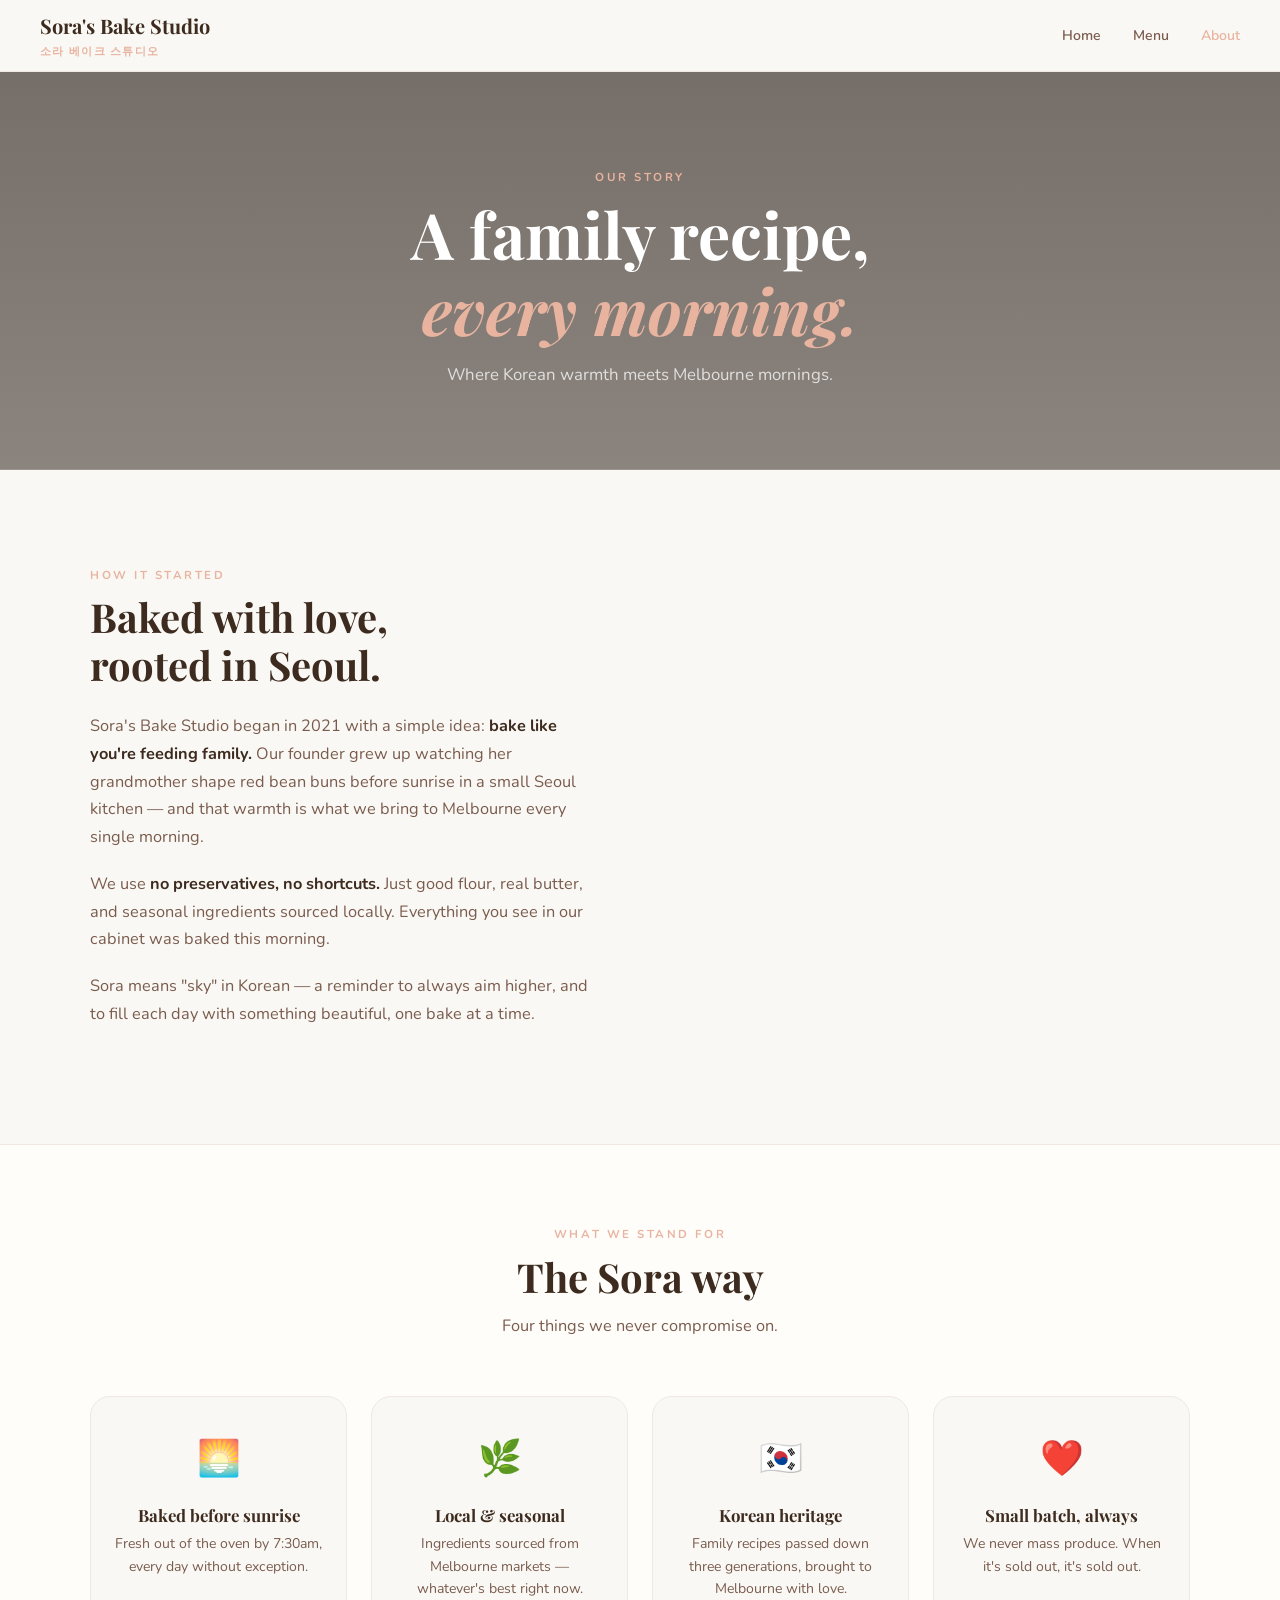
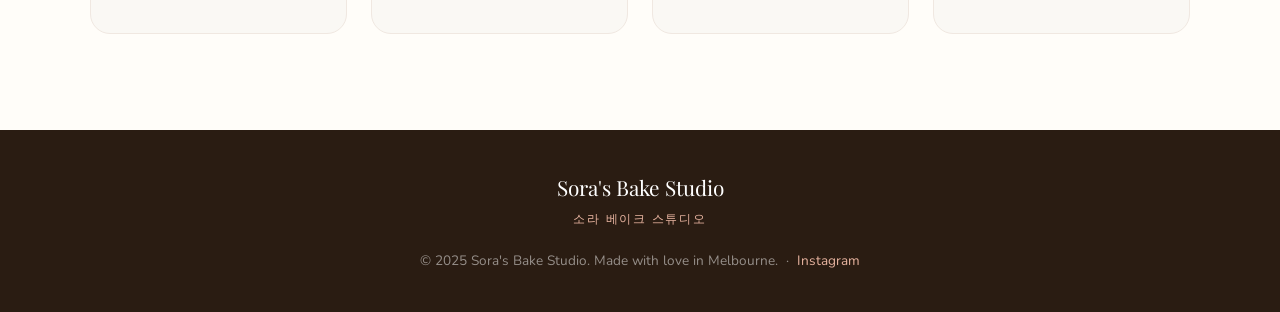
==== about.html @ 2acde00a "Split into separate pages: home, menu, about" ====
<!DOCTYPE html>
<html lang="en">
<head>
  <meta charset="UTF-8" />
  <meta name="viewport" content="width=device-width, initial-scale=1.0" />
  <title>About — Sora's Bake Studio</title>
  <link rel="preconnect" href="https://fonts.googleapis.com" />
  <link rel="preconnect" href="https://fonts.gstatic.com" crossorigin />
  <link href="https://fonts.googleapis.com/css2?family=Playfair+Display:ital,wght@0,400;0,600;0,700;1,400&family=Nunito:wght@300;400;500;600;700&display=swap" rel="stylesheet" />
  <style>
    /* ============================================================
       COLOURS
       ============================================================ */
    :root {
      --cream: #faf8f4;
      --blush: #e8b4a0;
      --blush-dark: #d4907a;
      --blush-light: #f5ddd4;
      --sage: #b8c9a3;
      --sage-light: #dde8d5;
      --brown: #3d2b1f;
      --brown-mid: #7a5c4e;
      --brown-light: #c4a898;
      --white: #ffffff;
      --card-bg: #fffdf9;
      --border: #f0e8e1;
      --shadow: rgba(61, 43, 31, 0.10);
    }

    *, *::before, *::after { margin: 0; padding: 0; box-sizing: border-box; }
    html { scroll-behavior: smooth; }
    body { font-family: 'Nunito', sans-serif; background: var(--cream); color: var(--brown); line-height: 1.7; }
    h1, h2, h3 { font-family: 'Playfair Display', serif; line-height: 1.2; }

    /* ===== NAV ===== */
    nav {
      position: sticky; top: 0; z-index: 100;
      background: rgba(250,248,244,0.94); backdrop-filter: blur(14px);
      border-bottom: 1px solid var(--border);
      padding: 0 2.5rem; height: 72px;
      display: flex; align-items: center; justify-content: space-between;
    }
    .nav-logo { display: flex; flex-direction: column; align-items: flex-start; text-decoration: none; }
    /* EDIT THIS: Bakery name in nav */
    .nav-logo-main { font-family: 'Playfair Display', serif; font-size: 1.25rem; font-weight: 700; color: var(--brown); }
    .nav-logo-sub { font-size: 0.68rem; color: var(--blush); letter-spacing: 0.12em; font-weight: 600; }
    .nav-links { display: flex; gap: 2rem; list-style: none; }
    .nav-links a { text-decoration: none; color: var(--brown-mid); font-weight: 600; font-size: 0.88rem; transition: color 0.2s; }
    .nav-links a:hover { color: var(--blush); }
    .nav-links a.active { color: var(--blush); }

    .section-label { font-family: 'Nunito', sans-serif; font-size: 0.72rem; font-weight: 700; letter-spacing: 0.22em; text-transform: uppercase; color: var(--blush); margin-bottom: 0.5rem; display: block; }

    /* ===== PAGE HEADER ===== */
    .page-header {
      /* EDIT THIS: About page header background photo */
      background-image:
        linear-gradient(to bottom, rgba(30,18,10,0.6) 0%, rgba(30,18,10,0.5) 100%),
        url('https://images.unsplash.com/photo-1509042239860-f550ce710b93?w=1600&q=85&fit=crop&crop=center');
      background-size: cover; background-position: center;
      padding: 6rem 2rem 5rem; text-align: center;
    }
    .page-header h1 { font-size: clamp(2.5rem, 6vw, 4rem); color: var(--white); margin-bottom: 0.75rem; }
    .page-header p { color: rgba(255,255,255,0.75); font-size: 1.05rem; max-width: 500px; margin: 0 auto; }

    /* ===== STORY SECTION ===== */
    #story { padding: 6rem 2rem; }
    .story-inner { max-width: 1100px; margin: 0 auto; display: grid; grid-template-columns: 1fr 1fr; gap: 5rem; align-items: center; }

    /* EDIT THIS: Story text */
    .story-text h2 { font-size: clamp(1.8rem, 4vw, 2.5rem); color: var(--brown); margin-bottom: 1.5rem; }
    .story-text p { color: var(--brown-mid); margin-bottom: 1.2rem; font-size: 1.02rem; }
    .story-text p strong { color: var(--brown); }

    /* Photo collage on the right */
    /* EDIT THIS: Swap background-image URLs below for your own photos */
    .story-photos { display: grid; grid-template-columns: 1fr 1fr; grid-template-rows: 260px 190px; gap: 0.75rem; }
    .story-photo { border-radius: 16px; background-size: cover; background-position: center; transition: transform 0.4s; }
    .story-photo:hover { transform: scale(1.02); }
    .story-photo.tall {
      grid-row: span 2;
      /* EDIT THIS: Tall left photo */
      background-image: url('https://images.unsplash.com/photo-1509042239860-f550ce710b93?w=600&q=85&fit=crop');
    }
    .story-photo.sm-top {
      /* EDIT THIS: Top right photo */
      background-image: url('https://images.unsplash.com/photo-1486427944299-d1955d23e34d?w=500&q=80&fit=crop');
    }
    .story-photo.sm-bot {
      /* EDIT THIS: Bottom right photo */
      background-image: url('https://images.unsplash.com/photo-1466637574441-749b8f19452f?w=500&q=80&fit=crop');
    }

    /* ===== VALUES SECTION ===== */
    #values { padding: 5rem 2rem 6rem; background: var(--card-bg); border-top: 1px solid var(--border); }
    .values-header { text-align: center; margin-bottom: 3.5rem; }
    .values-header h2 { font-size: clamp(1.8rem, 4vw, 2.5rem); color: var(--brown); margin-bottom: 0.75rem; }
    .values-header p { color: var(--brown-mid); font-size: 1.02rem; }
    .values-grid { display: grid; grid-template-columns: repeat(4, 1fr); gap: 1.5rem; max-width: 1100px; margin: 0 auto; }
    .value-card { background: var(--cream); border: 1px solid var(--border); border-radius: 20px; padding: 2rem 1.5rem; text-align: center; }
    .value-card-icon { font-size: 2.2rem; margin-bottom: 1rem; display: block; }
    /* EDIT THIS: Value card title */
    .value-card h3 { font-family: 'Playfair Display', serif; font-size: 1.05rem; color: var(--brown); margin-bottom: 0.5rem; }
    /* EDIT THIS: Value card description */
    .value-card p { font-size: 0.88rem; color: var(--brown-mid); line-height: 1.6; }

    /* ===== FOOTER ===== */
    footer { background: #2a1c12; color: rgba(255,255,255,0.5); padding: 2.5rem 2rem; text-align: center; }
    .footer-logo { font-family: 'Playfair Display', serif; font-size: 1.3rem; color: white; margin-bottom: 0.3rem; }
    .footer-korean { font-size: 0.72rem; letter-spacing: 0.15em; color: var(--blush); margin-bottom: 1.2rem; }
    footer p { font-size: 0.85rem; }
    footer a { color: var(--blush); text-decoration: none; }
    footer a:hover { text-decoration: underline; }

    /* ===== RESPONSIVE ===== */
    @media (max-width: 900px) {
      .story-inner { grid-template-columns: 1fr; gap: 3rem; }
      .story-photos { grid-template-rows: 220px 160px; }
      .values-grid { grid-template-columns: repeat(2, 1fr); }
    }
    @media (max-width: 600px) {
      nav { padding: 0 1.2rem; }
      .nav-links { gap: 1.2rem; }
      #story, #values { padding: 4rem 1.2rem; }
      .story-photos { grid-template-columns: 1fr; grid-template-rows: 220px 160px 160px; }
      .story-photo.tall { grid-row: span 1; }
      .values-grid { grid-template-columns: 1fr; }
    }
  </style>
</head>
<body>

  <!-- ===== NAV ===== -->
  <nav>
    <a class="nav-logo" href="index.html">
      <!-- EDIT THIS: Bakery name -->
      <span class="nav-logo-main">Sora's Bake Studio</span>
      <span class="nav-logo-sub">소라 베이크 스튜디오</span>
    </a>
    <ul class="nav-links">
      <li><a href="index.html">Home</a></li>
      <li><a href="menu.html">Menu</a></li>
      <li><a href="about.html" class="active">About</a></li>
    </ul>
  </nav>

  <!-- ===== PAGE HEADER ===== -->
  <!-- Background photo set in CSS above — search "About page header background photo" -->
  <div class="page-header">
    <span class="section-label">Our Story</span>
    <!-- EDIT THIS: About page heading -->
    <h1>A family recipe,<br><em style="color:var(--blush);">every morning.</em></h1>
    <p>Where Korean warmth meets Melbourne mornings.</p>
  </div>

  <!-- ===== STORY SECTION ===== -->
  <section id="story">
    <div class="story-inner">

      <!-- LEFT: Story text — EDIT these paragraphs -->
      <div class="story-text">
        <span class="section-label">How it started</span>
        <h2>Baked with love,<br>rooted in Seoul.</h2>

        <!-- EDIT THIS: Your bakery story -->
        <p>
          Sora's Bake Studio began in 2021 with a simple idea: <strong>bake like you're feeding family.</strong>
          Our founder grew up watching her grandmother shape red bean buns before sunrise in a small Seoul kitchen —
          and that warmth is what we bring to Melbourne every single morning.
        </p>
        <p>
          We use <strong>no preservatives, no shortcuts.</strong> Just good flour, real butter, and seasonal
          ingredients sourced locally. Everything you see in our cabinet was baked this morning.
        </p>
        <p>
          Sora means "sky" in Korean — a reminder to always aim higher, and to fill each day with something
          beautiful, one bake at a time.
        </p>
      </div>

      <!-- RIGHT: Photo collage — EDIT photo URLs in CSS above (search "story-photo") -->
      <div class="story-photos">
        <div class="story-photo tall"></div>
        <div class="story-photo sm-top"></div>
        <div class="story-photo sm-bot"></div>
      </div>

    </div>
  </section>

  <!-- ===== VALUES SECTION ===== -->
  <section id="values">
    <div class="values-header">
      <span class="section-label">What we stand for</span>
      <h2>The Sora way</h2>
      <p>Four things we never compromise on.</p>
    </div>

    <!-- EDIT THIS: Value cards — icon, title, description -->
    <div class="values-grid">
      <div class="value-card">
        <span class="value-card-icon" aria-hidden="true">🌅</span>
        <h3>Baked before sunrise</h3>
        <p>Fresh out of the oven by 7:30am, every day without exception.</p>
      </div>
      <div class="value-card">
        <span class="value-card-icon" aria-hidden="true">🌿</span>
        <h3>Local & seasonal</h3>
        <p>Ingredients sourced from Melbourne markets — whatever's best right now.</p>
      </div>
      <div class="value-card">
        <span class="value-card-icon" aria-hidden="true">🇰🇷</span>
        <h3>Korean heritage</h3>
        <p>Family recipes passed down three generations, brought to Melbourne with love.</p>
      </div>
      <div class="value-card">
        <span class="value-card-icon" aria-hidden="true">❤️</span>
        <h3>Small batch, always</h3>
        <p>We never mass produce. When it's sold out, it's sold out.</p>
      </div>
    </div>
  </section>

  <!-- ===== FOOTER ===== -->
  <footer>
    <!-- EDIT THIS: Footer name + year -->
    <div class="footer-logo">Sora's Bake Studio</div>
    <div class="footer-korean">소라 베이크 스튜디오</div>
    <p>© 2025 Sora's Bake Studio. Made with love in Melbourne. &nbsp;·&nbsp;
      <a href="https://www.instagram.com/sorasbakestudio/" target="_blank" rel="noopener">Instagram</a>
    </p>
  </footer>

</body>
</html>
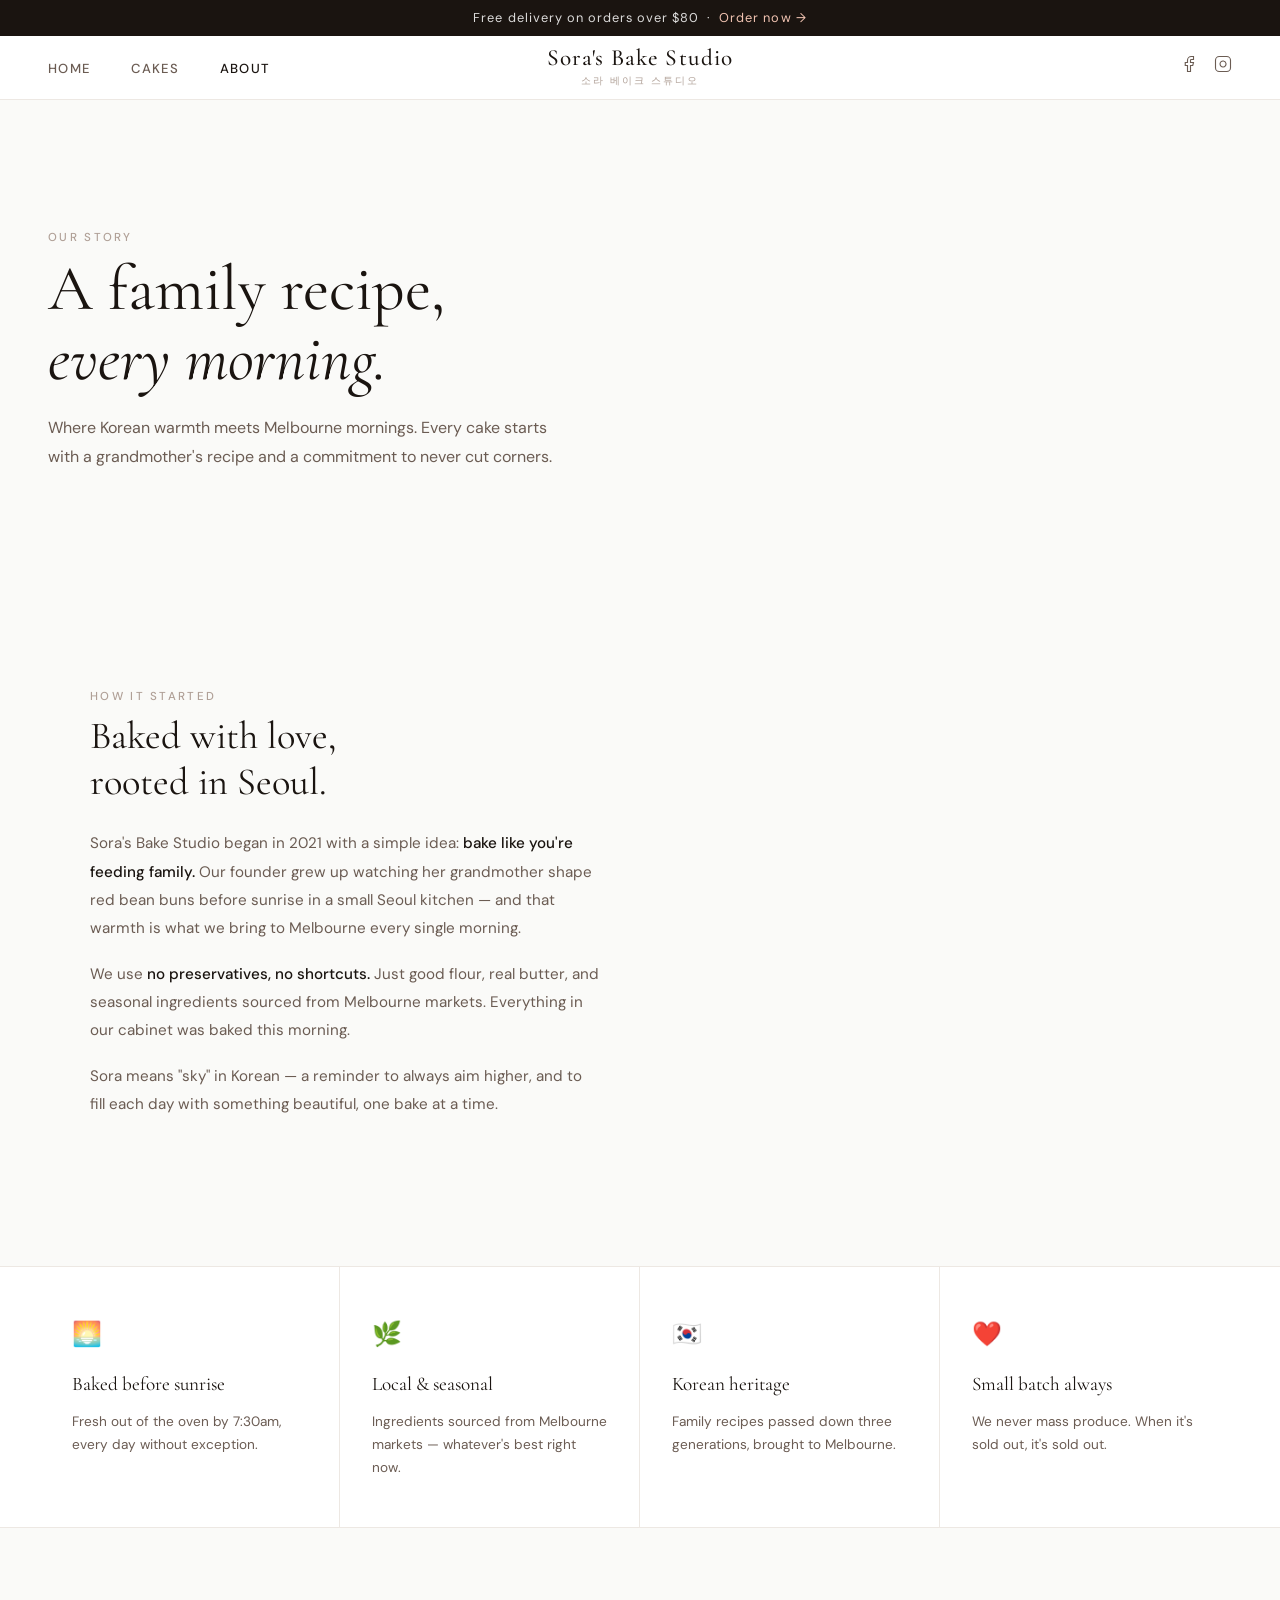
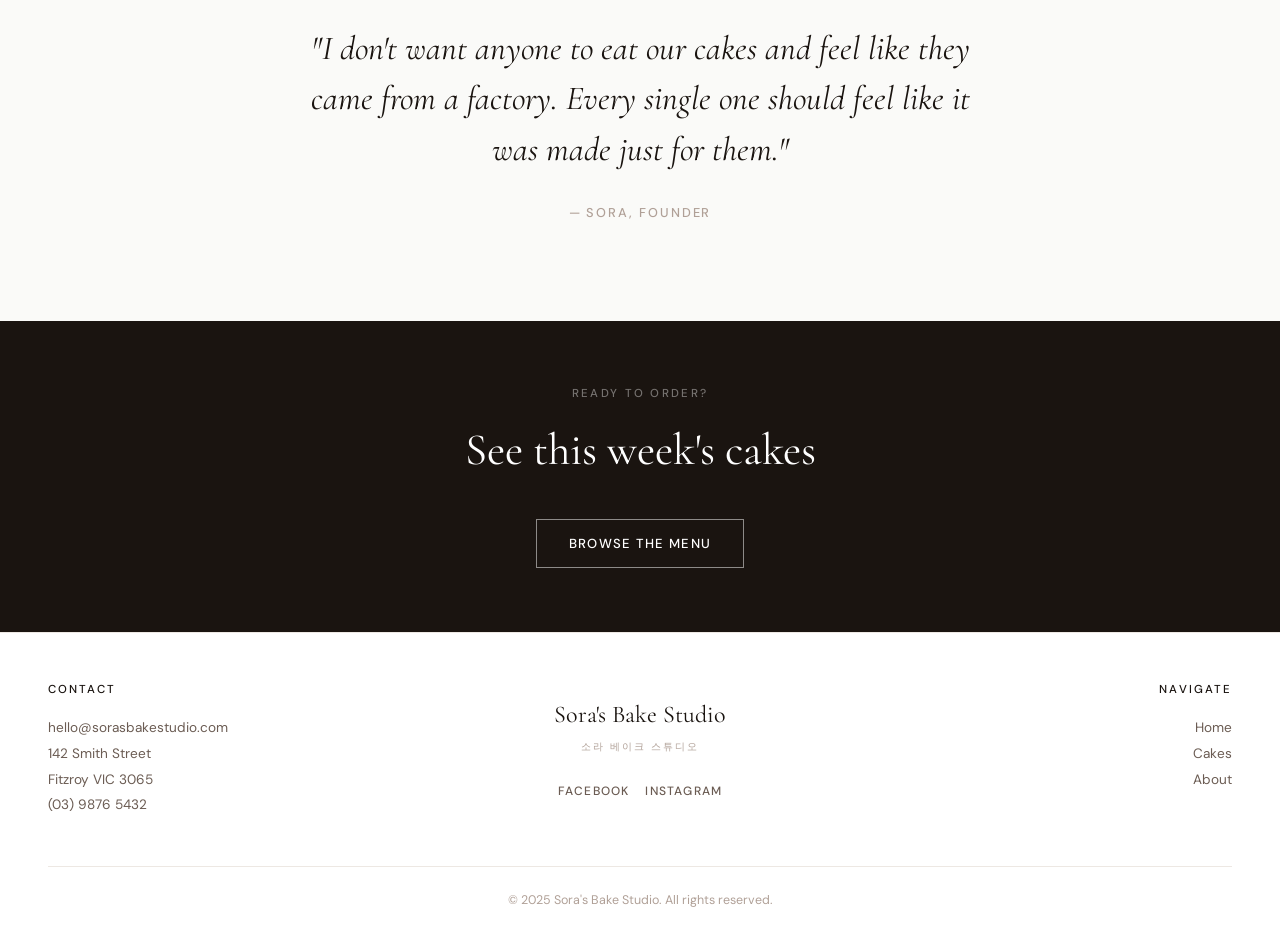
==== commit e61278eb: "Full redesign: Angela's Bakery vibe — clean, minimal, product-forward. Cookies→Cakes, Delivery→About" ====
--- a/about.html
+++ b/about.html
@@ -6,179 +6,195 @@
   <title>About — Sora's Bake Studio</title>
   <link rel="preconnect" href="https://fonts.googleapis.com" />
   <link rel="preconnect" href="https://fonts.gstatic.com" crossorigin />
-  <link href="https://fonts.googleapis.com/css2?family=Playfair+Display:ital,wght@0,400;0,600;0,700;1,400&family=Nunito:wght@300;400;500;600;700&display=swap" rel="stylesheet" />
+  <link href="https://fonts.googleapis.com/css2?family=DM+Sans:ital,wght@0,300;0,400;0,500;0,600;1,300&family=Cormorant+Garamond:ital,wght@0,400;0,500;1,400&display=swap" rel="stylesheet" />
   <style>
-    /* ============================================================
-       COLOURS
-       ============================================================ */
     :root {
-      --cream: #faf8f4;
-      --blush: #e8b4a0;
-      --blush-dark: #d4907a;
-      --blush-light: #f5ddd4;
-      --sage: #b8c9a3;
-      --sage-light: #dde8d5;
-      --brown: #3d2b1f;
-      --brown-mid: #7a5c4e;
-      --brown-light: #c4a898;
       --white: #ffffff;
-      --card-bg: #fffdf9;
-      --border: #f0e8e1;
-      --shadow: rgba(61, 43, 31, 0.10);
+      --off-white: #fafaf8;
+      --pink: #f2c4b2;
+      --pink-dark: #d4907a;
+      --text: #1a1410;
+      --text-mid: #6b5c53;
+      --text-light: #b0a097;
+      --border: #ede8e3;
+      --card-shadow-hover: 0 8px 40px rgba(0,0,0,0.12);
     }
 
     *, *::before, *::after { margin: 0; padding: 0; box-sizing: border-box; }
     html { scroll-behavior: smooth; }
-    body { font-family: 'Nunito', sans-serif; background: var(--cream); color: var(--brown); line-height: 1.7; }
-    h1, h2, h3 { font-family: 'Playfair Display', serif; line-height: 1.2; }
+    body { font-family: 'DM Sans', sans-serif; background: var(--off-white); color: var(--text); line-height: 1.6; }
+
+    /* ===== ANNOUNCEMENT BAR ===== */
+    .announcement-bar { background: var(--text); color: rgba(255,255,255,0.85); text-align: center; padding: 0.5rem 1rem; font-size: 0.8rem; letter-spacing: 0.08em; }
+    .announcement-bar a { color: var(--pink); text-decoration: none; }
 
     /* ===== NAV ===== */
-    nav {
-      position: sticky; top: 0; z-index: 100;
-      background: rgba(250,248,244,0.94); backdrop-filter: blur(14px);
-      border-bottom: 1px solid var(--border);
-      padding: 0 2.5rem; height: 72px;
-      display: flex; align-items: center; justify-content: space-between;
-    }
-    .nav-logo { display: flex; flex-direction: column; align-items: flex-start; text-decoration: none; }
-    /* EDIT THIS: Bakery name in nav */
-    .nav-logo-main { font-family: 'Playfair Display', serif; font-size: 1.25rem; font-weight: 700; color: var(--brown); }
-    .nav-logo-sub { font-size: 0.68rem; color: var(--blush); letter-spacing: 0.12em; font-weight: 600; }
-    .nav-links { display: flex; gap: 2rem; list-style: none; }
-    .nav-links a { text-decoration: none; color: var(--brown-mid); font-weight: 600; font-size: 0.88rem; transition: color 0.2s; }
-    .nav-links a:hover { color: var(--blush); }
-    .nav-links a.active { color: var(--blush); }
-
-    .section-label { font-family: 'Nunito', sans-serif; font-size: 0.72rem; font-weight: 700; letter-spacing: 0.22em; text-transform: uppercase; color: var(--blush); margin-bottom: 0.5rem; display: block; }
-
-    /* ===== PAGE HEADER ===== */
-    .page-header {
-      /* EDIT THIS: About page header background photo */
+    nav { position: sticky; top: 0; z-index: 100; background: var(--white); border-bottom: 1px solid var(--border); padding: 0 3rem; height: 64px; display: grid; grid-template-columns: 1fr auto 1fr; align-items: center; }
+    .nav-left { display: flex; gap: 2.5rem; list-style: none; }
+    .nav-left a { text-decoration: none; color: var(--text-mid); font-size: 0.82rem; font-weight: 500; letter-spacing: 0.1em; text-transform: uppercase; transition: color 0.2s; }
+    .nav-left a:hover, .nav-left a.active { color: var(--text); }
+    .nav-logo { text-align: center; text-decoration: none; }
+    /* EDIT THIS: Bakery name */
+    .nav-logo-main { font-family: 'Cormorant Garamond', serif; font-size: 1.45rem; font-weight: 500; color: var(--text); letter-spacing: 0.05em; display: block; line-height: 1; }
+    .nav-logo-sub { font-size: 0.62rem; color: var(--text-light); letter-spacing: 0.2em; text-transform: uppercase; margin-top: 2px; display: block; }
+    .nav-right { display: flex; gap: 1rem; justify-content: flex-end; align-items: center; }
+    .nav-right a { color: var(--text-mid); transition: color 0.2s; text-decoration: none; }
+    .nav-right a:hover { color: var(--text); }
+    .nav-icon { width: 18px; height: 18px; fill: none; stroke: var(--text-mid); stroke-width: 1.5; transition: stroke 0.2s; }
+    .nav-right a:hover .nav-icon { stroke: var(--text); }
+
+    .section-label { font-size: 0.72rem; font-weight: 500; letter-spacing: 0.2em; text-transform: uppercase; color: var(--text-light); margin-bottom: 0.4rem; display: block; }
+
+    /* ===== HERO — full bleed photo with text overlaid ===== */
+    #about-hero {
+      /* EDIT THIS: About hero photo */
       background-image:
-        linear-gradient(to bottom, rgba(30,18,10,0.6) 0%, rgba(30,18,10,0.5) 100%),
-        url('https://images.unsplash.com/photo-1509042239860-f550ce710b93?w=1600&q=85&fit=crop&crop=center');
-      background-size: cover; background-position: center;
-      padding: 6rem 2rem 5rem; text-align: center;
-    }
-    .page-header h1 { font-size: clamp(2.5rem, 6vw, 4rem); color: var(--white); margin-bottom: 0.75rem; }
-    .page-header p { color: rgba(255,255,255,0.75); font-size: 1.05rem; max-width: 500px; margin: 0 auto; }
+        linear-gradient(to right, rgba(250,250,248,0.95) 0%, rgba(250,250,248,0.6) 55%, rgba(250,250,248,0.05) 100%),
+        url('https://images.unsplash.com/photo-1509042239860-f550ce710b93?w=1800&q=85&fit=crop&crop=right');
+      background-size: cover; background-position: center right;
+      min-height: 500px; display: flex; align-items: center; padding: 4rem 3rem;
+    }
+    .about-hero-content { max-width: 520px; }
+    .about-hero-content h1 { font-family: 'Cormorant Garamond', serif; font-size: clamp(2.5rem, 5vw, 4rem); font-weight: 400; color: var(--text); line-height: 1.1; margin-bottom: 1.2rem; }
+    .about-hero-content h1 em { font-style: italic; }
+    .about-hero-content p { font-size: 1rem; color: var(--text-mid); line-height: 1.8; }
 
     /* ===== STORY SECTION ===== */
-    #story { padding: 6rem 2rem; }
-    .story-inner { max-width: 1100px; margin: 0 auto; display: grid; grid-template-columns: 1fr 1fr; gap: 5rem; align-items: center; }
+    #story { padding: 5.5rem 3rem; }
+    .story-grid { display: grid; grid-template-columns: 1fr 1fr; gap: 5rem; max-width: 1100px; margin: 0 auto; align-items: start; }
 
     /* EDIT THIS: Story text */
-    .story-text h2 { font-size: clamp(1.8rem, 4vw, 2.5rem); color: var(--brown); margin-bottom: 1.5rem; }
-    .story-text p { color: var(--brown-mid); margin-bottom: 1.2rem; font-size: 1.02rem; }
-    .story-text p strong { color: var(--brown); }
-
-    /* Photo collage on the right */
-    /* EDIT THIS: Swap background-image URLs below for your own photos */
-    .story-photos { display: grid; grid-template-columns: 1fr 1fr; grid-template-rows: 260px 190px; gap: 0.75rem; }
-    .story-photo { border-radius: 16px; background-size: cover; background-position: center; transition: transform 0.4s; }
-    .story-photo:hover { transform: scale(1.02); }
-    .story-photo.tall {
-      grid-row: span 2;
-      /* EDIT THIS: Tall left photo */
-      background-image: url('https://images.unsplash.com/photo-1509042239860-f550ce710b93?w=600&q=85&fit=crop');
-    }
-    .story-photo.sm-top {
-      /* EDIT THIS: Top right photo */
-      background-image: url('https://images.unsplash.com/photo-1486427944299-d1955d23e34d?w=500&q=80&fit=crop');
-    }
-    .story-photo.sm-bot {
-      /* EDIT THIS: Bottom right photo */
-      background-image: url('https://images.unsplash.com/photo-1466637574441-749b8f19452f?w=500&q=80&fit=crop');
-    }
-
-    /* ===== VALUES SECTION ===== */
-    #values { padding: 5rem 2rem 6rem; background: var(--card-bg); border-top: 1px solid var(--border); }
-    .values-header { text-align: center; margin-bottom: 3.5rem; }
-    .values-header h2 { font-size: clamp(1.8rem, 4vw, 2.5rem); color: var(--brown); margin-bottom: 0.75rem; }
-    .values-header p { color: var(--brown-mid); font-size: 1.02rem; }
-    .values-grid { display: grid; grid-template-columns: repeat(4, 1fr); gap: 1.5rem; max-width: 1100px; margin: 0 auto; }
-    .value-card { background: var(--cream); border: 1px solid var(--border); border-radius: 20px; padding: 2rem 1.5rem; text-align: center; }
-    .value-card-icon { font-size: 2.2rem; margin-bottom: 1rem; display: block; }
-    /* EDIT THIS: Value card title */
-    .value-card h3 { font-family: 'Playfair Display', serif; font-size: 1.05rem; color: var(--brown); margin-bottom: 0.5rem; }
-    /* EDIT THIS: Value card description */
-    .value-card p { font-size: 0.88rem; color: var(--brown-mid); line-height: 1.6; }
+    .story-text h2 { font-family: 'Cormorant Garamond', serif; font-size: clamp(1.8rem, 3vw, 2.5rem); font-weight: 400; color: var(--text); margin-bottom: 1.5rem; line-height: 1.2; }
+    .story-text p { font-size: 0.95rem; color: var(--text-mid); line-height: 1.85; margin-bottom: 1.1rem; }
+    .story-text p strong { color: var(--text); font-weight: 500; }
+
+    /* Photo collage */
+    /* EDIT THIS: Swap these photo URLs for your own */
+    .story-photos { display: grid; grid-template-columns: 1fr 1fr; grid-template-rows: 280px 200px; gap: 0.6rem; }
+    .story-photo { background-size: cover; background-position: center; }
+    .story-photo.tall { grid-row: span 2; background-image: url('https://images.unsplash.com/photo-1509042239860-f550ce710b93?w=600&q=85&fit=crop'); }
+    .story-photo.sm-top { background-image: url('https://images.unsplash.com/photo-1486427944299-d1955d23e34d?w=500&q=80&fit=crop'); }
+    .story-photo.sm-bot { background-image: url('https://images.unsplash.com/photo-1466637574441-749b8f19452f?w=500&q=80&fit=crop'); }
+
+    /* ===== VALUES — 4 column strip ===== */
+    #values { border-top: 1px solid var(--border); border-bottom: 1px solid var(--border); background: var(--white); }
+    .values-grid { display: grid; grid-template-columns: repeat(4, 1fr); max-width: 1200px; margin: 0 auto; }
+    .value-item { padding: 3rem 2rem; border-right: 1px solid var(--border); }
+    .value-item:last-child { border-right: none; }
+    .value-item-icon { font-size: 1.5rem; margin-bottom: 1rem; display: block; }
+    /* EDIT THIS: Value titles and descriptions */
+    .value-item h3 { font-family: 'Cormorant Garamond', serif; font-size: 1.2rem; font-weight: 400; color: var(--text); margin-bottom: 0.6rem; }
+    .value-item p { font-size: 0.85rem; color: var(--text-mid); line-height: 1.7; }
+
+    /* ===== FOUNDER QUOTE ===== */
+    #quote { padding: 6rem 3rem; text-align: center; }
+    blockquote { max-width: 680px; margin: 0 auto; }
+    blockquote p { font-family: 'Cormorant Garamond', serif; font-size: clamp(1.5rem, 3vw, 2.1rem); font-weight: 400; font-style: italic; color: var(--text); line-height: 1.5; margin-bottom: 1.5rem; }
+    /* EDIT THIS: Quote attribution */
+    blockquote cite { font-size: 0.8rem; font-weight: 500; letter-spacing: 0.15em; text-transform: uppercase; color: var(--text-light); font-style: normal; }
+
+    /* ===== CTA STRIP ===== */
+    #cta { background: var(--text); padding: 4rem 3rem; text-align: center; }
+    #cta .section-label { color: rgba(255,255,255,0.4); margin-bottom: 0.75rem; }
+    #cta h2 { font-family: 'Cormorant Garamond', serif; font-size: clamp(1.8rem, 3.5vw, 2.8rem); font-weight: 400; color: var(--white); margin-bottom: 2rem; }
+    .btn-light { background: transparent; color: var(--white); padding: 0.8rem 2rem; text-decoration: none; font-size: 0.82rem; font-weight: 500; letter-spacing: 0.1em; text-transform: uppercase; border: 1.5px solid rgba(255,255,255,0.5); transition: background 0.2s, border-color 0.2s; display: inline-block; }
+    .btn-light:hover { background: rgba(255,255,255,0.1); border-color: white; }
 
     /* ===== FOOTER ===== */
-    footer { background: #2a1c12; color: rgba(255,255,255,0.5); padding: 2.5rem 2rem; text-align: center; }
-    .footer-logo { font-family: 'Playfair Display', serif; font-size: 1.3rem; color: white; margin-bottom: 0.3rem; }
-    .footer-korean { font-size: 0.72rem; letter-spacing: 0.15em; color: var(--blush); margin-bottom: 1.2rem; }
-    footer p { font-size: 0.85rem; }
-    footer a { color: var(--blush); text-decoration: none; }
-    footer a:hover { text-decoration: underline; }
+    footer { background: var(--white); border-top: 1px solid var(--border); padding: 3rem 3rem 2rem; display: grid; grid-template-columns: 1fr 1fr 1fr; gap: 2rem; }
+    .footer-col h4 { font-size: 0.72rem; font-weight: 500; letter-spacing: 0.18em; text-transform: uppercase; color: var(--text); margin-bottom: 1rem; }
+    .footer-col p, .footer-col a { font-size: 0.85rem; color: var(--text-mid); line-height: 1.9; text-decoration: none; display: block; }
+    .footer-col a:hover { color: var(--text); }
+    .footer-col.center { text-align: center; display: flex; flex-direction: column; align-items: center; justify-content: center; }
+    .footer-logo-main { font-family: 'Cormorant Garamond', serif; font-size: 1.5rem; font-weight: 400; color: var(--text); margin-bottom: 0.3rem; }
+    .footer-logo-sub { font-size: 0.65rem; color: var(--text-light); letter-spacing: 0.2em; text-transform: uppercase; margin-bottom: 1rem; }
+    .footer-social { display: flex; gap: 1rem; margin-top: 0.5rem; }
+    .footer-social a { font-size: 0.75rem; font-weight: 500; letter-spacing: 0.1em; text-transform: uppercase; color: var(--text-mid); text-decoration: none; }
+    .footer-social a:hover { color: var(--text); }
+    .footer-bottom { grid-column: 1 / -1; border-top: 1px solid var(--border); padding-top: 1.5rem; margin-top: 1rem; text-align: center; font-size: 0.78rem; color: var(--text-light); }
 
     /* ===== RESPONSIVE ===== */
     @media (max-width: 900px) {
-      .story-inner { grid-template-columns: 1fr; gap: 3rem; }
-      .story-photos { grid-template-rows: 220px 160px; }
+      .story-grid { grid-template-columns: 1fr; gap: 3rem; }
       .values-grid { grid-template-columns: repeat(2, 1fr); }
+      .value-item:nth-child(2) { border-right: none; }
+      .value-item:nth-child(3) { border-top: 1px solid var(--border); }
+      .value-item:nth-child(4) { border-top: 1px solid var(--border); border-right: none; }
     }
     @media (max-width: 600px) {
-      nav { padding: 0 1.2rem; }
-      .nav-links { gap: 1.2rem; }
-      #story, #values { padding: 4rem 1.2rem; }
+      nav { grid-template-columns: auto 1fr auto; padding: 0 1rem; }
+      .nav-left { gap: 1.2rem; }
+      .nav-right { display: none; }
+      #about-hero { padding: 3rem 1.5rem; min-height: 380px; }
+      #story, #quote, #cta { padding: 4rem 1.5rem; }
+      .values-grid { grid-template-columns: 1fr; }
+      .value-item { border-right: none; border-top: 1px solid var(--border); }
+      .value-item:first-child { border-top: none; }
       .story-photos { grid-template-columns: 1fr; grid-template-rows: 220px 160px 160px; }
       .story-photo.tall { grid-row: span 1; }
-      .values-grid { grid-template-columns: 1fr; }
+      footer { grid-template-columns: 1fr; padding: 2rem 1.5rem; }
+      .footer-col.center { align-items: flex-start; text-align: left; }
     }
   </style>
 </head>
 <body>
 
+  <!-- ===== ANNOUNCEMENT BAR ===== -->
+  <!-- EDIT THIS: Announcement text -->
+  <div class="announcement-bar">
+    Free delivery on orders over $80 &nbsp;·&nbsp; <a href="cakes.html">Order now →</a>
+  </div>
+
   <!-- ===== NAV ===== -->
   <nav>
+    <ul class="nav-left">
+      <li><a href="index.html">Home</a></li>
+      <li><a href="cakes.html">Cakes</a></li>
+      <li><a href="about.html" class="active">About</a></li>
+    </ul>
     <a class="nav-logo" href="index.html">
       <!-- EDIT THIS: Bakery name -->
       <span class="nav-logo-main">Sora's Bake Studio</span>
       <span class="nav-logo-sub">소라 베이크 스튜디오</span>
     </a>
-    <ul class="nav-links">
-      <li><a href="index.html">Home</a></li>
-      <li><a href="menu.html">Menu</a></li>
-      <li><a href="about.html" class="active">About</a></li>
-    </ul>
+    <div class="nav-right">
+      <a href="https://www.facebook.com/" target="_blank" rel="noopener" aria-label="Facebook">
+        <svg class="nav-icon" viewBox="0 0 24 24"><path d="M18 2h-3a5 5 0 0 0-5 5v3H7v4h3v8h4v-8h3l1-4h-4V7a1 1 0 0 1 1-1h3z"/></svg>
+      </a>
+      <a href="https://www.instagram.com/sorasbakestudio/" target="_blank" rel="noopener" aria-label="Instagram">
+        <svg class="nav-icon" viewBox="0 0 24 24"><rect x="2" y="2" width="20" height="20" rx="5" ry="5"/><path d="M16 11.37A4 4 0 1 1 12.63 8 4 4 0 0 1 16 11.37z"/><line x1="17.5" y1="6.5" x2="17.51" y2="6.5"/></svg>
+      </a>
+    </div>
   </nav>
 
-  <!-- ===== PAGE HEADER ===== -->
-  <!-- Background photo set in CSS above — search "About page header background photo" -->
-  <div class="page-header">
-    <span class="section-label">Our Story</span>
-    <!-- EDIT THIS: About page heading -->
-    <h1>A family recipe,<br><em style="color:var(--blush);">every morning.</em></h1>
-    <p>Where Korean warmth meets Melbourne mornings.</p>
-  </div>
-
-  <!-- ===== STORY SECTION ===== -->
+  <!-- ===== ABOUT HERO ===== -->
+  <!-- Background photo set in CSS above — search "About hero photo" -->
+  <section id="about-hero">
+    <div class="about-hero-content">
+      <span class="section-label">Our Story</span>
+      <!-- EDIT THIS: Hero headline -->
+      <h1>A family recipe,<br><em>every morning.</em></h1>
+      <!-- EDIT THIS: Hero subtitle -->
+      <p>Where Korean warmth meets Melbourne mornings. Every cake starts with a grandmother's recipe and a commitment to never cut corners.</p>
+    </div>
+  </section>
+
+  <!-- ===== STORY ===== -->
   <section id="story">
-    <div class="story-inner">
-
-      <!-- LEFT: Story text — EDIT these paragraphs -->
+    <div class="story-grid">
+
+      <!-- LEFT: text — EDIT these paragraphs -->
       <div class="story-text">
         <span class="section-label">How it started</span>
+        <!-- EDIT THIS: Story heading -->
         <h2>Baked with love,<br>rooted in Seoul.</h2>
-
-        <!-- EDIT THIS: Your bakery story -->
-        <p>
-          Sora's Bake Studio began in 2021 with a simple idea: <strong>bake like you're feeding family.</strong>
-          Our founder grew up watching her grandmother shape red bean buns before sunrise in a small Seoul kitchen —
-          and that warmth is what we bring to Melbourne every single morning.
-        </p>
-        <p>
-          We use <strong>no preservatives, no shortcuts.</strong> Just good flour, real butter, and seasonal
-          ingredients sourced locally. Everything you see in our cabinet was baked this morning.
-        </p>
-        <p>
-          Sora means "sky" in Korean — a reminder to always aim higher, and to fill each day with something
-          beautiful, one bake at a time.
-        </p>
-      </div>
-
-      <!-- RIGHT: Photo collage — EDIT photo URLs in CSS above (search "story-photo") -->
+        <!-- EDIT THIS: Story paragraphs -->
+        <p>Sora's Bake Studio began in 2021 with a simple idea: <strong>bake like you're feeding family.</strong> Our founder grew up watching her grandmother shape red bean buns before sunrise in a small Seoul kitchen — and that warmth is what we bring to Melbourne every single morning.</p>
+        <p>We use <strong>no preservatives, no shortcuts.</strong> Just good flour, real butter, and seasonal ingredients sourced from Melbourne markets. Everything in our cabinet was baked this morning.</p>
+        <p>Sora means "sky" in Korean — a reminder to always aim higher, and to fill each day with something beautiful, one bake at a time.</p>
+      </div>
+
+      <!-- RIGHT: photo collage — EDIT URLs in CSS above (search "story-photo") -->
       <div class="story-photos">
         <div class="story-photo tall"></div>
         <div class="story-photo sm-top"></div>
@@ -188,47 +204,75 @@
     </div>
   </section>
 
-  <!-- ===== VALUES SECTION ===== -->
+  <!-- ===== VALUES ===== -->
+  <!-- EDIT THIS: Value titles and descriptions -->
   <section id="values">
-    <div class="values-header">
-      <span class="section-label">What we stand for</span>
-      <h2>The Sora way</h2>
-      <p>Four things we never compromise on.</p>
-    </div>
-
-    <!-- EDIT THIS: Value cards — icon, title, description -->
     <div class="values-grid">
-      <div class="value-card">
-        <span class="value-card-icon" aria-hidden="true">🌅</span>
+      <div class="value-item">
+        <span class="value-item-icon" aria-hidden="true">🌅</span>
         <h3>Baked before sunrise</h3>
         <p>Fresh out of the oven by 7:30am, every day without exception.</p>
       </div>
-      <div class="value-card">
-        <span class="value-card-icon" aria-hidden="true">🌿</span>
+      <div class="value-item">
+        <span class="value-item-icon" aria-hidden="true">🌿</span>
         <h3>Local & seasonal</h3>
         <p>Ingredients sourced from Melbourne markets — whatever's best right now.</p>
       </div>
-      <div class="value-card">
-        <span class="value-card-icon" aria-hidden="true">🇰🇷</span>
+      <div class="value-item">
+        <span class="value-item-icon" aria-hidden="true">🇰🇷</span>
         <h3>Korean heritage</h3>
-        <p>Family recipes passed down three generations, brought to Melbourne with love.</p>
-      </div>
-      <div class="value-card">
-        <span class="value-card-icon" aria-hidden="true">❤️</span>
-        <h3>Small batch, always</h3>
+        <p>Family recipes passed down three generations, brought to Melbourne.</p>
+      </div>
+      <div class="value-item">
+        <span class="value-item-icon" aria-hidden="true">❤️</span>
+        <h3>Small batch always</h3>
         <p>We never mass produce. When it's sold out, it's sold out.</p>
       </div>
     </div>
+  </section>
+
+  <!-- ===== FOUNDER QUOTE ===== -->
+  <section id="quote">
+    <blockquote>
+      <!-- EDIT THIS: The quote text -->
+      <p>"I don't want anyone to eat our cakes and feel like they came from a factory. Every single one should feel like it was made just for them."</p>
+      <!-- EDIT THIS: Who said it -->
+      <cite>— Sora, Founder</cite>
+    </blockquote>
+  </section>
+
+  <!-- ===== CTA STRIP ===== -->
+  <section id="cta">
+    <span class="section-label">Ready to order?</span>
+    <!-- EDIT THIS: CTA heading -->
+    <h2>See this week's cakes</h2>
+    <a href="cakes.html" class="btn-light">Browse the menu</a>
   </section>
 
   <!-- ===== FOOTER ===== -->
   <footer>
-    <!-- EDIT THIS: Footer name + year -->
-    <div class="footer-logo">Sora's Bake Studio</div>
-    <div class="footer-korean">소라 베이크 스튜디오</div>
-    <p>© 2025 Sora's Bake Studio. Made with love in Melbourne. &nbsp;·&nbsp;
-      <a href="https://www.instagram.com/sorasbakestudio/" target="_blank" rel="noopener">Instagram</a>
-    </p>
+    <div class="footer-col">
+      <h4>Contact</h4>
+      <!-- EDIT THIS: Contact details -->
+      <a href="mailto:hello@sorasbakestudio.com">hello@sorasbakestudio.com</a>
+      <p>142 Smith Street<br>Fitzroy VIC 3065</p>
+      <a href="tel:+61398765432">(03) 9876 5432</a>
+    </div>
+    <div class="footer-col center">
+      <div class="footer-logo-main">Sora's Bake Studio</div><!-- EDIT THIS -->
+      <div class="footer-logo-sub">소라 베이크 스튜디오</div>
+      <div class="footer-social">
+        <a href="https://www.facebook.com/" target="_blank" rel="noopener">Facebook</a>
+        <a href="https://www.instagram.com/sorasbakestudio/" target="_blank" rel="noopener">Instagram</a>
+      </div>
+    </div>
+    <div class="footer-col" style="text-align:right;">
+      <h4>Navigate</h4>
+      <a href="index.html">Home</a>
+      <a href="cakes.html">Cakes</a>
+      <a href="about.html">About</a>
+    </div>
+    <div class="footer-bottom">© 2025 Sora's Bake Studio. All rights reserved.</div><!-- EDIT THIS: Year -->
   </footer>
 
 </body>
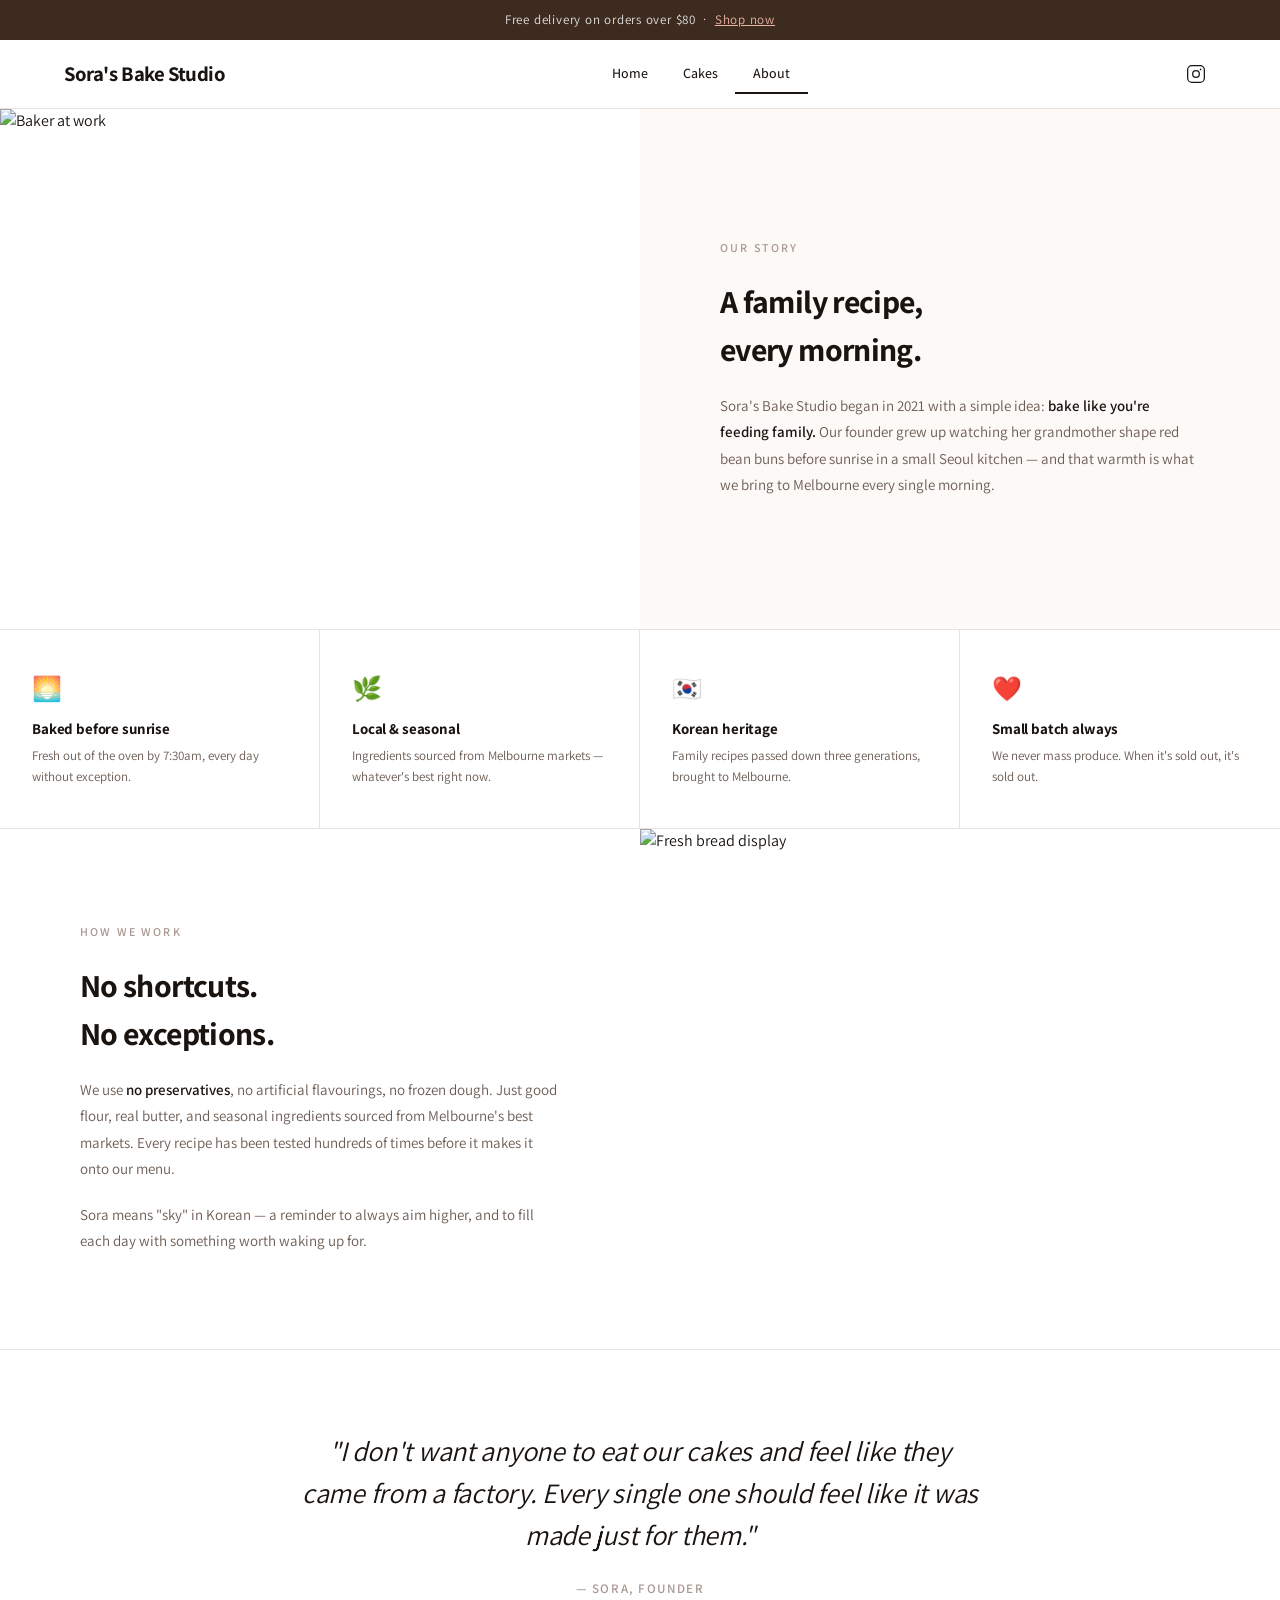
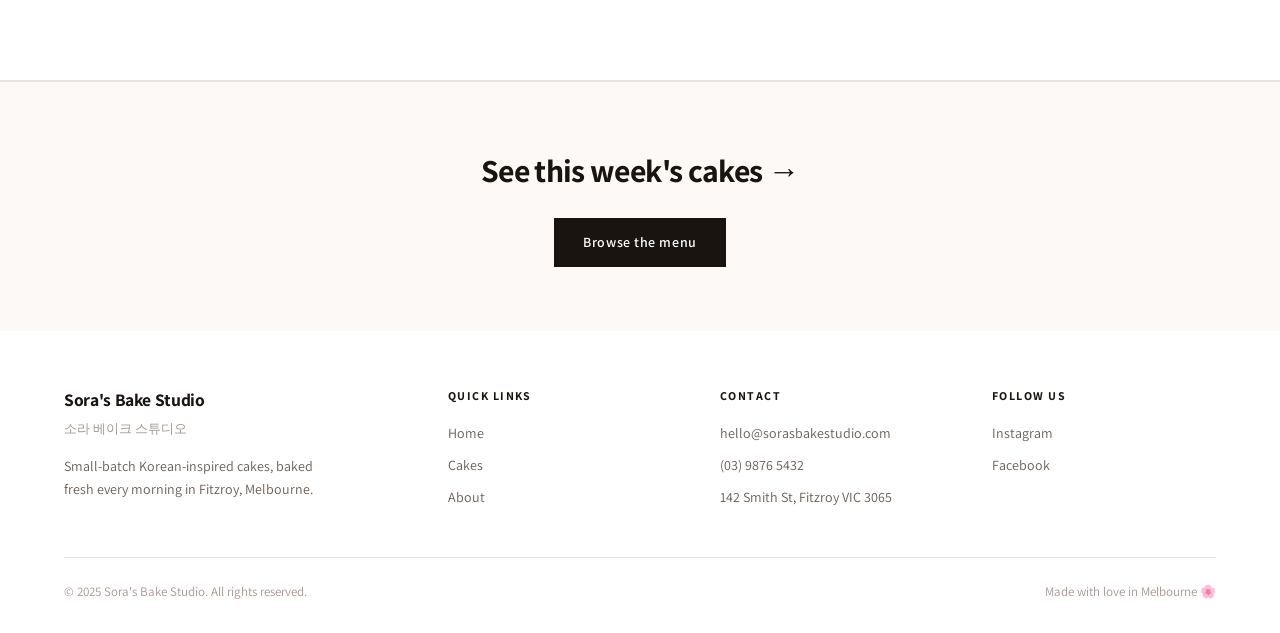
==== commit 977caa92: "Full rebuild: Shopify Dawn-style — clean, white, typography-forward, CSS variable rebranding" ====
--- a/about.html
+++ b/about.html
@@ -6,273 +6,229 @@
   <title>About — Sora's Bake Studio</title>
   <link rel="preconnect" href="https://fonts.googleapis.com" />
   <link rel="preconnect" href="https://fonts.gstatic.com" crossorigin />
-  <link href="https://fonts.googleapis.com/css2?family=DM+Sans:ital,wght@0,300;0,400;0,500;0,600;1,300&family=Cormorant+Garamond:ital,wght@0,400;0,500;1,400&display=swap" rel="stylesheet" />
+  <link href="https://fonts.googleapis.com/css2?family=Assistant:wght@300;400;500;600;700&display=swap" rel="stylesheet" />
   <style>
     :root {
-      --white: #ffffff;
-      --off-white: #fafaf8;
-      --pink: #f2c4b2;
-      --pink-dark: #d4907a;
-      --text: #1a1410;
-      --text-mid: #6b5c53;
-      --text-light: #b0a097;
-      --border: #ede8e3;
-      --card-shadow-hover: 0 8px 40px rgba(0,0,0,0.12);
+      --bg: #ffffff; --bg-alt: #fdf9f7;
+      --text: #1a1410; --text-mid: #6b5c53; --text-muted: #a89890;
+      --accent: #e8b4a0; --accent-dark: #c4917a;
+      --border: #e8e3de;
+      --announcement-bg: #3d2b1f;
+      --font: 'Assistant', -apple-system, sans-serif;
     }
-
     *, *::before, *::after { margin: 0; padding: 0; box-sizing: border-box; }
     html { scroll-behavior: smooth; }
-    body { font-family: 'DM Sans', sans-serif; background: var(--off-white); color: var(--text); line-height: 1.6; }
-
-    /* ===== ANNOUNCEMENT BAR ===== */
-    .announcement-bar { background: var(--text); color: rgba(255,255,255,0.85); text-align: center; padding: 0.5rem 1rem; font-size: 0.8rem; letter-spacing: 0.08em; }
-    .announcement-bar a { color: var(--pink); text-decoration: none; }
-
-    /* ===== NAV ===== */
-    nav { position: sticky; top: 0; z-index: 100; background: var(--white); border-bottom: 1px solid var(--border); padding: 0 3rem; height: 64px; display: grid; grid-template-columns: 1fr auto 1fr; align-items: center; }
-    .nav-left { display: flex; gap: 2.5rem; list-style: none; }
-    .nav-left a { text-decoration: none; color: var(--text-mid); font-size: 0.82rem; font-weight: 500; letter-spacing: 0.1em; text-transform: uppercase; transition: color 0.2s; }
-    .nav-left a:hover, .nav-left a.active { color: var(--text); }
-    .nav-logo { text-align: center; text-decoration: none; }
-    /* EDIT THIS: Bakery name */
-    .nav-logo-main { font-family: 'Cormorant Garamond', serif; font-size: 1.45rem; font-weight: 500; color: var(--text); letter-spacing: 0.05em; display: block; line-height: 1; }
-    .nav-logo-sub { font-size: 0.62rem; color: var(--text-light); letter-spacing: 0.2em; text-transform: uppercase; margin-top: 2px; display: block; }
-    .nav-right { display: flex; gap: 1rem; justify-content: flex-end; align-items: center; }
-    .nav-right a { color: var(--text-mid); transition: color 0.2s; text-decoration: none; }
-    .nav-right a:hover { color: var(--text); }
-    .nav-icon { width: 18px; height: 18px; fill: none; stroke: var(--text-mid); stroke-width: 1.5; transition: stroke 0.2s; }
-    .nav-right a:hover .nav-icon { stroke: var(--text); }
-
-    .section-label { font-size: 0.72rem; font-weight: 500; letter-spacing: 0.2em; text-transform: uppercase; color: var(--text-light); margin-bottom: 0.4rem; display: block; }
-
-    /* ===== HERO — full bleed photo with text overlaid ===== */
-    #about-hero {
-      /* EDIT THIS: About hero photo */
-      background-image:
-        linear-gradient(to right, rgba(250,250,248,0.95) 0%, rgba(250,250,248,0.6) 55%, rgba(250,250,248,0.05) 100%),
-        url('https://images.unsplash.com/photo-1509042239860-f550ce710b93?w=1800&q=85&fit=crop&crop=right');
-      background-size: cover; background-position: center right;
-      min-height: 500px; display: flex; align-items: center; padding: 4rem 3rem;
+    body { font-family: var(--font); background: var(--bg); color: var(--text); line-height: 1.5; }
+    img { max-width: 100%; display: block; }
+    a { color: inherit; }
+
+    .announcement-bar { background: var(--announcement-bg); color: rgba(255,255,255,0.85); text-align: center; font-size: 0.8125rem; letter-spacing: 0.06em; padding: 0.625rem 1rem; }
+    .announcement-bar a { color: var(--accent); text-decoration: underline; }
+    header { position: sticky; top: 0; z-index: 200; background: var(--bg); border-bottom: 1px solid var(--border); }
+    .header-inner { max-width: 1400px; margin: 0 auto; padding: 0 4rem; height: 68px; display: flex; align-items: center; justify-content: space-between; gap: 2rem; }
+    .header-logo { text-decoration: none; font-size: 1.3rem; font-weight: 700; color: var(--text); letter-spacing: -0.02em; flex-shrink: 0; }
+    .header-nav { display: flex; list-style: none; }
+    .header-nav a { display: block; padding: 0.5rem 1.1rem; text-decoration: none; font-size: 0.875rem; font-weight: 500; color: var(--text); transition: color 0.15s; border-bottom: 2px solid transparent; margin-bottom: -1px; }
+    .header-nav a:hover { color: var(--text-mid); }
+    .header-nav a.active { border-bottom-color: var(--text); }
+    .header-actions { display: flex; gap: 0.5rem; }
+    .header-icon-btn { display: flex; align-items: center; justify-content: center; width: 40px; height: 40px; background: none; border: none; color: var(--text); text-decoration: none; }
+    .header-icon-btn svg { width: 20px; height: 20px; fill: none; stroke: currentColor; stroke-width: 1.5; }
+
+    .divider { border: none; border-top: 1px solid var(--border); }
+
+    /* Image + text block — reused from index */
+    .image-text { display: grid; grid-template-columns: 1fr 1fr; min-height: 520px; }
+    .image-text-media { overflow: hidden; }
+    .image-text-media img { width: 100%; height: 100%; object-fit: cover; display: block; transition: transform 0.5s; }
+    .image-text-media:hover img { transform: scale(1.03); }
+    .image-text-body { padding: 4rem 5rem; display: flex; flex-direction: column; justify-content: center; gap: 1.25rem; background: var(--bg-alt); }
+    .image-text.reverse .image-text-media { order: 2; }
+    .image-text.reverse .image-text-body { order: 1; background: var(--bg); }
+    .section-eyebrow { font-size: 0.75rem; font-weight: 600; letter-spacing: 0.18em; text-transform: uppercase; color: var(--text-muted); }
+    .section-title { font-size: clamp(1.5rem, 2.5vw, 2rem); font-weight: 700; letter-spacing: -0.02em; color: var(--text); }
+    .body-text { font-size: 0.9375rem; color: var(--text-mid); line-height: 1.75; }
+    .body-text strong { color: var(--text); font-weight: 600; }
+
+    .btn { display: inline-block; padding: 0.8rem 1.75rem; font-size: 0.875rem; font-weight: 600; letter-spacing: 0.04em; text-decoration: none; transition: background 0.15s, color 0.15s, border-color 0.15s; }
+    .btn-outline { background: transparent; color: var(--text); border: 1.5px solid var(--text); }
+    .btn-outline:hover { background: var(--text); color: #fff; }
+    .btn-solid { background: var(--text); color: #fff; border: 1.5px solid var(--text); }
+    .btn-solid:hover { background: #3d2b1f; border-color: #3d2b1f; }
+
+    /* Values strip */
+    .values { border-top: 1px solid var(--border); border-bottom: 1px solid var(--border); }
+    .values-inner { display: grid; grid-template-columns: repeat(4, 1fr); max-width: 1400px; margin: 0 auto; }
+    .value-item { padding: 2.5rem 2rem; border-right: 1px solid var(--border); }
+    .value-item:last-child { border-right: none; }
+    .value-icon { font-size: 1.5rem; margin-bottom: 0.75rem; }
+    .value-item h3 { font-size: 0.9375rem; font-weight: 700; margin-bottom: 0.4rem; letter-spacing: -0.01em; }
+    .value-item p { font-size: 0.8125rem; color: var(--text-mid); line-height: 1.6; }
+
+    /* Founder quote */
+    .quote-section { padding: 5rem 4rem; text-align: center; max-width: 1400px; margin: 0 auto; }
+    blockquote p { font-size: clamp(1.25rem, 2.5vw, 1.75rem); font-style: italic; color: var(--text); line-height: 1.5; letter-spacing: -0.01em; margin-bottom: 1.25rem; max-width: 680px; margin-left: auto; margin-right: auto; }
+    blockquote cite { font-size: 0.8125rem; font-weight: 600; letter-spacing: 0.12em; text-transform: uppercase; color: var(--text-muted); font-style: normal; }
+
+    /* CTA strip */
+    .cta-strip { background: var(--bg-alt); border-top: 1px solid var(--border); padding: 4rem; text-align: center; }
+    .cta-strip h2 { font-size: clamp(1.5rem, 2.5vw, 2rem); font-weight: 700; letter-spacing: -0.02em; margin-bottom: 1.5rem; }
+
+    footer { padding: 3.5rem 4rem 2rem; max-width: 1400px; margin: 0 auto; }
+    .footer-top { display: grid; grid-template-columns: 1.5fr 1fr 1fr 1fr; gap: 3rem; padding-bottom: 3rem; border-bottom: 1px solid var(--border); margin-bottom: 1.5rem; }
+    .footer-brand-name { font-size: 1.1rem; font-weight: 700; letter-spacing: -0.02em; margin-bottom: 0.4rem; }
+    .footer-brand-sub { font-size: 0.8rem; color: var(--text-muted); margin-bottom: 1rem; }
+    .footer-brand-desc { font-size: 0.875rem; color: var(--text-mid); line-height: 1.65; max-width: 260px; }
+    .footer-col h4 { font-size: 0.75rem; font-weight: 700; letter-spacing: 0.12em; text-transform: uppercase; color: var(--text); margin-bottom: 1rem; }
+    .footer-col ul { list-style: none; display: flex; flex-direction: column; gap: 0.5rem; }
+    .footer-col a { font-size: 0.875rem; color: var(--text-mid); text-decoration: none; transition: color 0.15s; }
+    .footer-col a:hover { color: var(--text); }
+    .footer-bottom { display: flex; align-items: center; justify-content: space-between; font-size: 0.8125rem; color: var(--text-muted); flex-wrap: wrap; gap: 0.5rem; }
+
+    @media (max-width: 1100px) {
+      .header-inner, .quote-section, .cta-strip, footer { padding-left: 2.5rem; padding-right: 2.5rem; }
+      .image-text-body { padding: 3rem 2.5rem; }
+      .footer-top { grid-template-columns: 1fr 1fr; gap: 2rem; }
+      .values-inner { grid-template-columns: repeat(2, 1fr); }
+      .value-item:nth-child(2) { border-right: none; }
+      .value-item:nth-child(3), .value-item:nth-child(4) { border-top: 1px solid var(--border); }
+      .value-item:nth-child(4) { border-right: none; }
     }
-    .about-hero-content { max-width: 520px; }
-    .about-hero-content h1 { font-family: 'Cormorant Garamond', serif; font-size: clamp(2.5rem, 5vw, 4rem); font-weight: 400; color: var(--text); line-height: 1.1; margin-bottom: 1.2rem; }
-    .about-hero-content h1 em { font-style: italic; }
-    .about-hero-content p { font-size: 1rem; color: var(--text-mid); line-height: 1.8; }
-
-    /* ===== STORY SECTION ===== */
-    #story { padding: 5.5rem 3rem; }
-    .story-grid { display: grid; grid-template-columns: 1fr 1fr; gap: 5rem; max-width: 1100px; margin: 0 auto; align-items: start; }
-
-    /* EDIT THIS: Story text */
-    .story-text h2 { font-family: 'Cormorant Garamond', serif; font-size: clamp(1.8rem, 3vw, 2.5rem); font-weight: 400; color: var(--text); margin-bottom: 1.5rem; line-height: 1.2; }
-    .story-text p { font-size: 0.95rem; color: var(--text-mid); line-height: 1.85; margin-bottom: 1.1rem; }
-    .story-text p strong { color: var(--text); font-weight: 500; }
-
-    /* Photo collage */
-    /* EDIT THIS: Swap these photo URLs for your own */
-    .story-photos { display: grid; grid-template-columns: 1fr 1fr; grid-template-rows: 280px 200px; gap: 0.6rem; }
-    .story-photo { background-size: cover; background-position: center; }
-    .story-photo.tall { grid-row: span 2; background-image: url('https://images.unsplash.com/photo-1509042239860-f550ce710b93?w=600&q=85&fit=crop'); }
-    .story-photo.sm-top { background-image: url('https://images.unsplash.com/photo-1486427944299-d1955d23e34d?w=500&q=80&fit=crop'); }
-    .story-photo.sm-bot { background-image: url('https://images.unsplash.com/photo-1466637574441-749b8f19452f?w=500&q=80&fit=crop'); }
-
-    /* ===== VALUES — 4 column strip ===== */
-    #values { border-top: 1px solid var(--border); border-bottom: 1px solid var(--border); background: var(--white); }
-    .values-grid { display: grid; grid-template-columns: repeat(4, 1fr); max-width: 1200px; margin: 0 auto; }
-    .value-item { padding: 3rem 2rem; border-right: 1px solid var(--border); }
-    .value-item:last-child { border-right: none; }
-    .value-item-icon { font-size: 1.5rem; margin-bottom: 1rem; display: block; }
-    /* EDIT THIS: Value titles and descriptions */
-    .value-item h3 { font-family: 'Cormorant Garamond', serif; font-size: 1.2rem; font-weight: 400; color: var(--text); margin-bottom: 0.6rem; }
-    .value-item p { font-size: 0.85rem; color: var(--text-mid); line-height: 1.7; }
-
-    /* ===== FOUNDER QUOTE ===== */
-    #quote { padding: 6rem 3rem; text-align: center; }
-    blockquote { max-width: 680px; margin: 0 auto; }
-    blockquote p { font-family: 'Cormorant Garamond', serif; font-size: clamp(1.5rem, 3vw, 2.1rem); font-weight: 400; font-style: italic; color: var(--text); line-height: 1.5; margin-bottom: 1.5rem; }
-    /* EDIT THIS: Quote attribution */
-    blockquote cite { font-size: 0.8rem; font-weight: 500; letter-spacing: 0.15em; text-transform: uppercase; color: var(--text-light); font-style: normal; }
-
-    /* ===== CTA STRIP ===== */
-    #cta { background: var(--text); padding: 4rem 3rem; text-align: center; }
-    #cta .section-label { color: rgba(255,255,255,0.4); margin-bottom: 0.75rem; }
-    #cta h2 { font-family: 'Cormorant Garamond', serif; font-size: clamp(1.8rem, 3.5vw, 2.8rem); font-weight: 400; color: var(--white); margin-bottom: 2rem; }
-    .btn-light { background: transparent; color: var(--white); padding: 0.8rem 2rem; text-decoration: none; font-size: 0.82rem; font-weight: 500; letter-spacing: 0.1em; text-transform: uppercase; border: 1.5px solid rgba(255,255,255,0.5); transition: background 0.2s, border-color 0.2s; display: inline-block; }
-    .btn-light:hover { background: rgba(255,255,255,0.1); border-color: white; }
-
-    /* ===== FOOTER ===== */
-    footer { background: var(--white); border-top: 1px solid var(--border); padding: 3rem 3rem 2rem; display: grid; grid-template-columns: 1fr 1fr 1fr; gap: 2rem; }
-    .footer-col h4 { font-size: 0.72rem; font-weight: 500; letter-spacing: 0.18em; text-transform: uppercase; color: var(--text); margin-bottom: 1rem; }
-    .footer-col p, .footer-col a { font-size: 0.85rem; color: var(--text-mid); line-height: 1.9; text-decoration: none; display: block; }
-    .footer-col a:hover { color: var(--text); }
-    .footer-col.center { text-align: center; display: flex; flex-direction: column; align-items: center; justify-content: center; }
-    .footer-logo-main { font-family: 'Cormorant Garamond', serif; font-size: 1.5rem; font-weight: 400; color: var(--text); margin-bottom: 0.3rem; }
-    .footer-logo-sub { font-size: 0.65rem; color: var(--text-light); letter-spacing: 0.2em; text-transform: uppercase; margin-bottom: 1rem; }
-    .footer-social { display: flex; gap: 1rem; margin-top: 0.5rem; }
-    .footer-social a { font-size: 0.75rem; font-weight: 500; letter-spacing: 0.1em; text-transform: uppercase; color: var(--text-mid); text-decoration: none; }
-    .footer-social a:hover { color: var(--text); }
-    .footer-bottom { grid-column: 1 / -1; border-top: 1px solid var(--border); padding-top: 1.5rem; margin-top: 1rem; text-align: center; font-size: 0.78rem; color: var(--text-light); }
-
-    /* ===== RESPONSIVE ===== */
-    @media (max-width: 900px) {
-      .story-grid { grid-template-columns: 1fr; gap: 3rem; }
-      .values-grid { grid-template-columns: repeat(2, 1fr); }
-      .value-item:nth-child(2) { border-right: none; }
-      .value-item:nth-child(3) { border-top: 1px solid var(--border); }
-      .value-item:nth-child(4) { border-top: 1px solid var(--border); border-right: none; }
-    }
-    @media (max-width: 600px) {
-      nav { grid-template-columns: auto 1fr auto; padding: 0 1rem; }
-      .nav-left { gap: 1.2rem; }
-      .nav-right { display: none; }
-      #about-hero { padding: 3rem 1.5rem; min-height: 380px; }
-      #story, #quote, #cta { padding: 4rem 1.5rem; }
-      .values-grid { grid-template-columns: 1fr; }
+    @media (max-width: 700px) {
+      .header-inner, .quote-section, .cta-strip, footer { padding-left: 1.25rem; padding-right: 1.25rem; }
+      .header-nav { display: none; }
+      .image-text { grid-template-columns: 1fr; }
+      .image-text-media { min-height: 280px; order: 0 !important; }
+      .image-text-body { order: 1 !important; padding: 2.5rem 1.5rem; }
+      .values-inner { grid-template-columns: 1fr; }
       .value-item { border-right: none; border-top: 1px solid var(--border); }
       .value-item:first-child { border-top: none; }
-      .story-photos { grid-template-columns: 1fr; grid-template-rows: 220px 160px 160px; }
-      .story-photo.tall { grid-row: span 1; }
-      footer { grid-template-columns: 1fr; padding: 2rem 1.5rem; }
-      .footer-col.center { align-items: flex-start; text-align: left; }
+      .quote-section { padding: 4rem 1.5rem; }
+      .cta-strip { padding: 3.5rem 1.5rem; }
+      .footer-top { grid-template-columns: 1fr; }
     }
   </style>
 </head>
 <body>
 
-  <!-- ===== ANNOUNCEMENT BAR ===== -->
-  <!-- EDIT THIS: Announcement text -->
-  <div class="announcement-bar">
-    Free delivery on orders over $80 &nbsp;·&nbsp; <a href="cakes.html">Order now →</a>
-  </div>
-
-  <!-- ===== NAV ===== -->
-  <nav>
-    <ul class="nav-left">
-      <li><a href="index.html">Home</a></li>
-      <li><a href="cakes.html">Cakes</a></li>
-      <li><a href="about.html" class="active">About</a></li>
-    </ul>
-    <a class="nav-logo" href="index.html">
-      <!-- EDIT THIS: Bakery name -->
-      <span class="nav-logo-main">Sora's Bake Studio</span>
-      <span class="nav-logo-sub">소라 베이크 스튜디오</span>
-    </a>
-    <div class="nav-right">
-      <a href="https://www.facebook.com/" target="_blank" rel="noopener" aria-label="Facebook">
-        <svg class="nav-icon" viewBox="0 0 24 24"><path d="M18 2h-3a5 5 0 0 0-5 5v3H7v4h3v8h4v-8h3l1-4h-4V7a1 1 0 0 1 1-1h3z"/></svg>
-      </a>
-      <a href="https://www.instagram.com/sorasbakestudio/" target="_blank" rel="noopener" aria-label="Instagram">
-        <svg class="nav-icon" viewBox="0 0 24 24"><rect x="2" y="2" width="20" height="20" rx="5" ry="5"/><path d="M16 11.37A4 4 0 1 1 12.63 8 4 4 0 0 1 16 11.37z"/><line x1="17.5" y1="6.5" x2="17.51" y2="6.5"/></svg>
-      </a>
-    </div>
-  </nav>
-
-  <!-- ===== ABOUT HERO ===== -->
-  <!-- Background photo set in CSS above — search "About hero photo" -->
-  <section id="about-hero">
-    <div class="about-hero-content">
-      <span class="section-label">Our Story</span>
-      <!-- EDIT THIS: Hero headline -->
-      <h1>A family recipe,<br><em>every morning.</em></h1>
-      <!-- EDIT THIS: Hero subtitle -->
-      <p>Where Korean warmth meets Melbourne mornings. Every cake starts with a grandmother's recipe and a commitment to never cut corners.</p>
-    </div>
-  </section>
-
-  <!-- ===== STORY ===== -->
-  <section id="story">
-    <div class="story-grid">
-
-      <!-- LEFT: text — EDIT these paragraphs -->
-      <div class="story-text">
-        <span class="section-label">How it started</span>
-        <!-- EDIT THIS: Story heading -->
-        <h2>Baked with love,<br>rooted in Seoul.</h2>
-        <!-- EDIT THIS: Story paragraphs -->
-        <p>Sora's Bake Studio began in 2021 with a simple idea: <strong>bake like you're feeding family.</strong> Our founder grew up watching her grandmother shape red bean buns before sunrise in a small Seoul kitchen — and that warmth is what we bring to Melbourne every single morning.</p>
-        <p>We use <strong>no preservatives, no shortcuts.</strong> Just good flour, real butter, and seasonal ingredients sourced from Melbourne markets. Everything in our cabinet was baked this morning.</p>
-        <p>Sora means "sky" in Korean — a reminder to always aim higher, and to fill each day with something beautiful, one bake at a time.</p>
-      </div>
-
-      <!-- RIGHT: photo collage — EDIT URLs in CSS above (search "story-photo") -->
-      <div class="story-photos">
-        <div class="story-photo tall"></div>
-        <div class="story-photo sm-top"></div>
-        <div class="story-photo sm-bot"></div>
-      </div>
-
-    </div>
-  </section>
-
-  <!-- ===== VALUES ===== -->
-  <!-- EDIT THIS: Value titles and descriptions -->
-  <section id="values">
-    <div class="values-grid">
-      <div class="value-item">
-        <span class="value-item-icon" aria-hidden="true">🌅</span>
+  <div class="announcement-bar">Free delivery on orders over $80 &nbsp;·&nbsp; <a href="cakes.html">Shop now</a></div>
+
+  <header>
+    <div class="header-inner">
+      <a class="header-logo" href="index.html">Sora's Bake Studio</a><!-- EDIT -->
+      <nav><ul class="header-nav">
+        <li><a href="index.html">Home</a></li>
+        <li><a href="cakes.html">Cakes</a></li>
+        <li><a href="about.html" class="active">About</a></li>
+      </ul></nav>
+      <div class="header-actions">
+        <a href="https://www.instagram.com/sorasbakestudio/" target="_blank" rel="noopener" class="header-icon-btn" aria-label="Instagram">
+          <svg viewBox="0 0 24 24"><rect x="2" y="2" width="20" height="20" rx="5"/><circle cx="12" cy="12" r="4"/><circle cx="17.5" cy="6.5" r="1" fill="currentColor" stroke="none"/></svg>
+        </a>
+      </div>
+    </div>
+  </header>
+
+  <!-- Hero image + text block -->
+  <!-- EDIT: photo src, eyebrow, heading, body text -->
+  <div class="image-text">
+    <div class="image-text-media">
+      <img src="https://images.unsplash.com/photo-1509042239860-f550ce710b93?w=900&q=85&fit=crop" alt="Baker at work" loading="lazy"/>
+    </div>
+    <div class="image-text-body">
+      <p class="section-eyebrow">Our story</p>
+      <h1 class="section-title">A family recipe,<br>every morning.</h1>
+      <p class="body-text">Sora's Bake Studio began in 2021 with a simple idea: <strong>bake like you're feeding family.</strong> Our founder grew up watching her grandmother shape red bean buns before sunrise in a small Seoul kitchen — and that warmth is what we bring to Melbourne every single morning.</p>
+    </div>
+  </div>
+
+  <!-- Values strip -->
+  <!-- EDIT: icon, title, description for each value -->
+  <div class="values">
+    <div class="values-inner">
+      <div class="value-item">
+        <div class="value-icon">🌅</div>
         <h3>Baked before sunrise</h3>
         <p>Fresh out of the oven by 7:30am, every day without exception.</p>
       </div>
       <div class="value-item">
-        <span class="value-item-icon" aria-hidden="true">🌿</span>
+        <div class="value-icon">🌿</div>
         <h3>Local & seasonal</h3>
         <p>Ingredients sourced from Melbourne markets — whatever's best right now.</p>
       </div>
       <div class="value-item">
-        <span class="value-item-icon" aria-hidden="true">🇰🇷</span>
+        <div class="value-icon">🇰🇷</div>
         <h3>Korean heritage</h3>
         <p>Family recipes passed down three generations, brought to Melbourne.</p>
       </div>
       <div class="value-item">
-        <span class="value-item-icon" aria-hidden="true">❤️</span>
+        <div class="value-icon">❤️</div>
         <h3>Small batch always</h3>
         <p>We never mass produce. When it's sold out, it's sold out.</p>
       </div>
     </div>
-  </section>
-
-  <!-- ===== FOUNDER QUOTE ===== -->
-  <section id="quote">
+  </div>
+
+  <!-- Second image + text block -->
+  <!-- EDIT: photo src, heading, body text -->
+  <div class="image-text reverse">
+    <div class="image-text-media">
+      <img src="https://images.unsplash.com/photo-1486427944299-d1955d23e34d?w=900&q=85&fit=crop" alt="Fresh bread display" loading="lazy"/>
+    </div>
+    <div class="image-text-body">
+      <p class="section-eyebrow">How we work</p>
+      <h2 class="section-title">No shortcuts.<br>No exceptions.</h2>
+      <p class="body-text">We use <strong>no preservatives</strong>, no artificial flavourings, no frozen dough. Just good flour, real butter, and seasonal ingredients sourced from Melbourne's best markets. Every recipe has been tested hundreds of times before it makes it onto our menu.</p>
+      <p class="body-text">Sora means "sky" in Korean — a reminder to always aim higher, and to fill each day with something worth waking up for.</p>
+    </div>
+  </div>
+
+  <hr class="divider"/>
+
+  <!-- Founder quote -->
+  <!-- EDIT: quote text and attribution -->
+  <div class="quote-section">
     <blockquote>
-      <!-- EDIT THIS: The quote text -->
       <p>"I don't want anyone to eat our cakes and feel like they came from a factory. Every single one should feel like it was made just for them."</p>
-      <!-- EDIT THIS: Who said it -->
       <cite>— Sora, Founder</cite>
     </blockquote>
-  </section>
-
-  <!-- ===== CTA STRIP ===== -->
-  <section id="cta">
-    <span class="section-label">Ready to order?</span>
-    <!-- EDIT THIS: CTA heading -->
-    <h2>See this week's cakes</h2>
-    <a href="cakes.html" class="btn-light">Browse the menu</a>
-  </section>
-
-  <!-- ===== FOOTER ===== -->
+  </div>
+
+  <hr class="divider"/>
+
+  <!-- CTA strip -->
+  <!-- EDIT: heading and button label -->
+  <div class="cta-strip">
+    <h2>See this week's cakes →</h2>
+    <a href="cakes.html" class="btn btn-solid">Browse the menu</a>
+  </div>
+
   <footer>
-    <div class="footer-col">
-      <h4>Contact</h4>
-      <!-- EDIT THIS: Contact details -->
-      <a href="mailto:hello@sorasbakestudio.com">hello@sorasbakestudio.com</a>
-      <p>142 Smith Street<br>Fitzroy VIC 3065</p>
-      <a href="tel:+61398765432">(03) 9876 5432</a>
-    </div>
-    <div class="footer-col center">
-      <div class="footer-logo-main">Sora's Bake Studio</div><!-- EDIT THIS -->
-      <div class="footer-logo-sub">소라 베이크 스튜디오</div>
-      <div class="footer-social">
-        <a href="https://www.facebook.com/" target="_blank" rel="noopener">Facebook</a>
-        <a href="https://www.instagram.com/sorasbakestudio/" target="_blank" rel="noopener">Instagram</a>
-      </div>
-    </div>
-    <div class="footer-col" style="text-align:right;">
-      <h4>Navigate</h4>
-      <a href="index.html">Home</a>
-      <a href="cakes.html">Cakes</a>
-      <a href="about.html">About</a>
-    </div>
-    <div class="footer-bottom">© 2025 Sora's Bake Studio. All rights reserved.</div><!-- EDIT THIS: Year -->
+    <div class="footer-top">
+      <div>
+        <p class="footer-brand-name">Sora's Bake Studio</p><!-- EDIT -->
+        <p class="footer-brand-sub">소라 베이크 스튜디오</p>
+        <p class="footer-brand-desc">Small-batch Korean-inspired cakes, baked fresh every morning in Fitzroy, Melbourne.</p>
+      </div>
+      <div class="footer-col"><h4>Quick links</h4><ul>
+        <li><a href="index.html">Home</a></li>
+        <li><a href="cakes.html">Cakes</a></li>
+        <li><a href="about.html">About</a></li>
+      </ul></div>
+      <div class="footer-col"><h4>Contact</h4><ul><!-- EDIT -->
+        <li><a href="mailto:hello@sorasbakestudio.com">hello@sorasbakestudio.com</a></li>
+        <li><a href="tel:+61398765432">(03) 9876 5432</a></li>
+        <li><a href="#">142 Smith St, Fitzroy VIC 3065</a></li>
+      </ul></div>
+      <div class="footer-col"><h4>Follow us</h4><ul>
+        <li><a href="https://www.instagram.com/sorasbakestudio/" target="_blank" rel="noopener">Instagram</a></li>
+        <li><a href="https://www.facebook.com/" target="_blank" rel="noopener">Facebook</a></li>
+      </ul></div>
+    </div>
+    <div class="footer-bottom">
+      <span>© 2025 Sora's Bake Studio. All rights reserved.</span><!-- EDIT: year -->
+      <span>Made with love in Melbourne 🌸</span>
+    </div>
   </footer>
 
 </body>
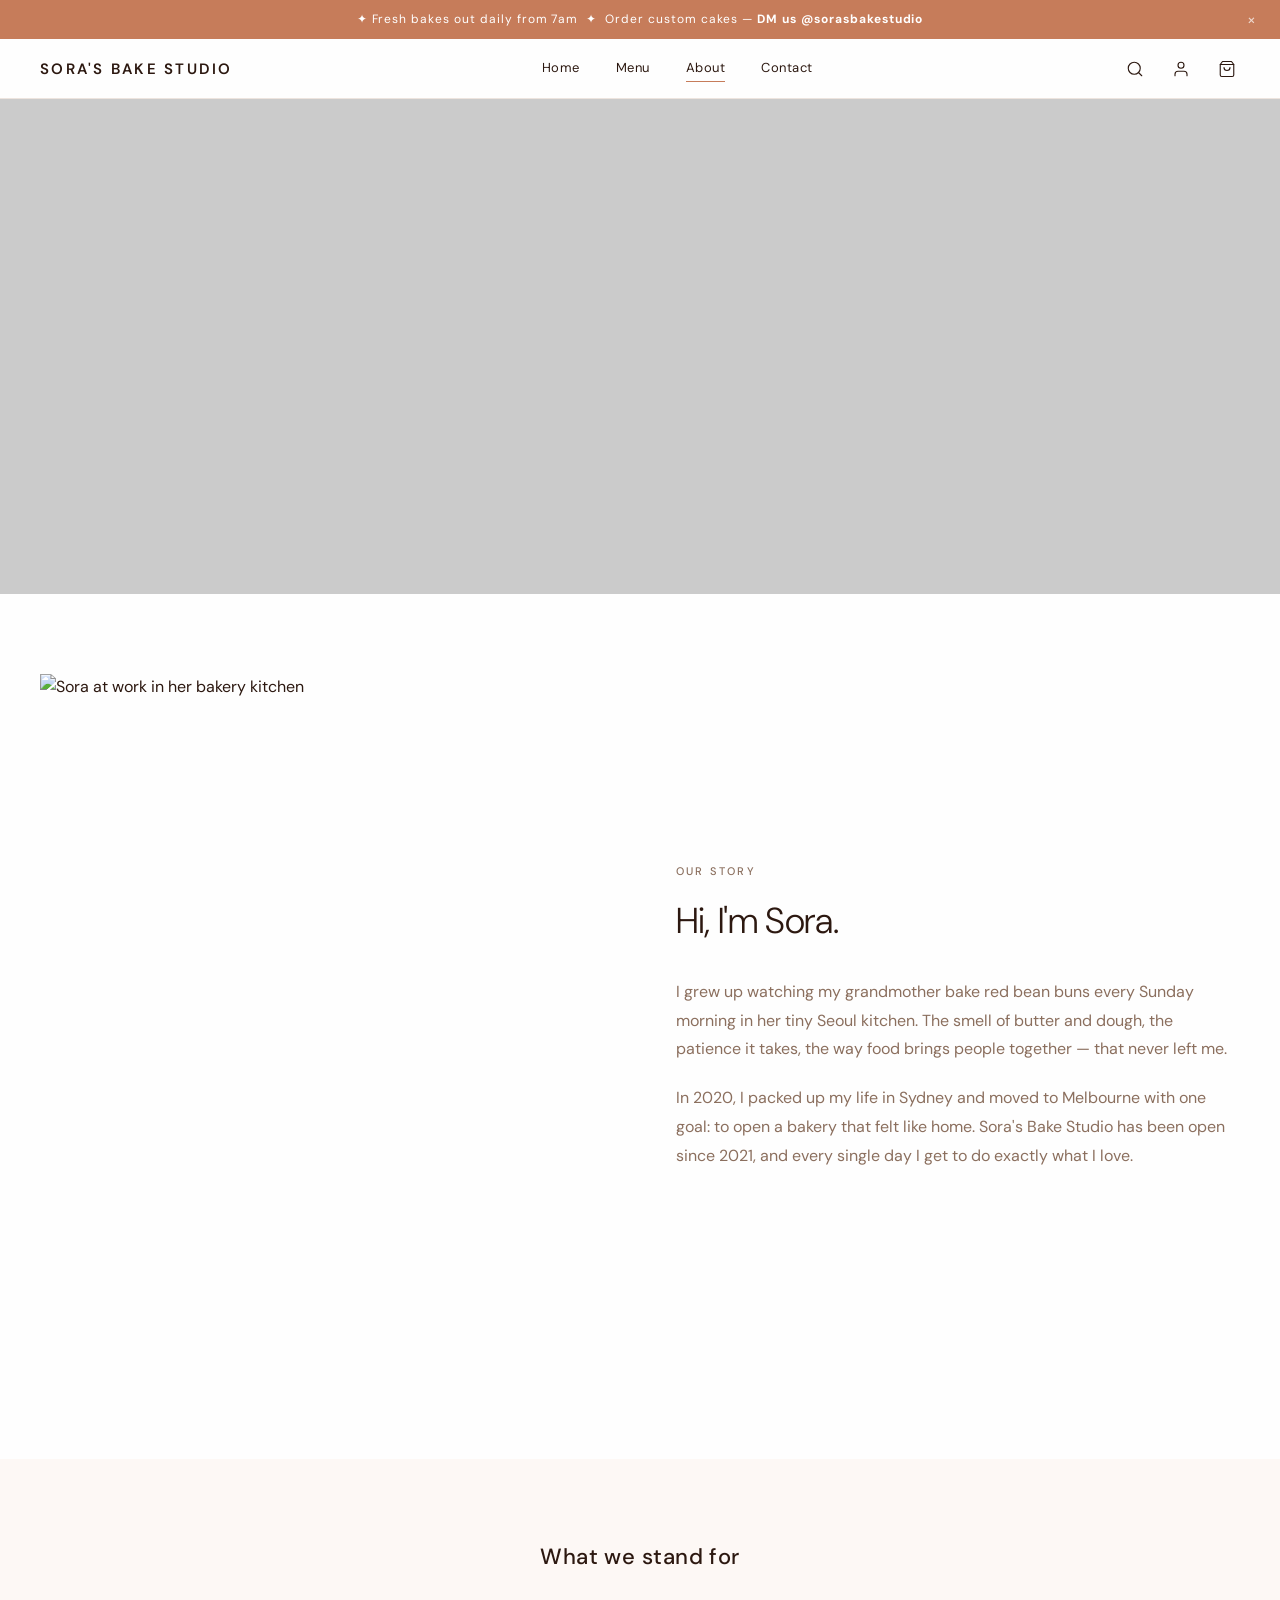
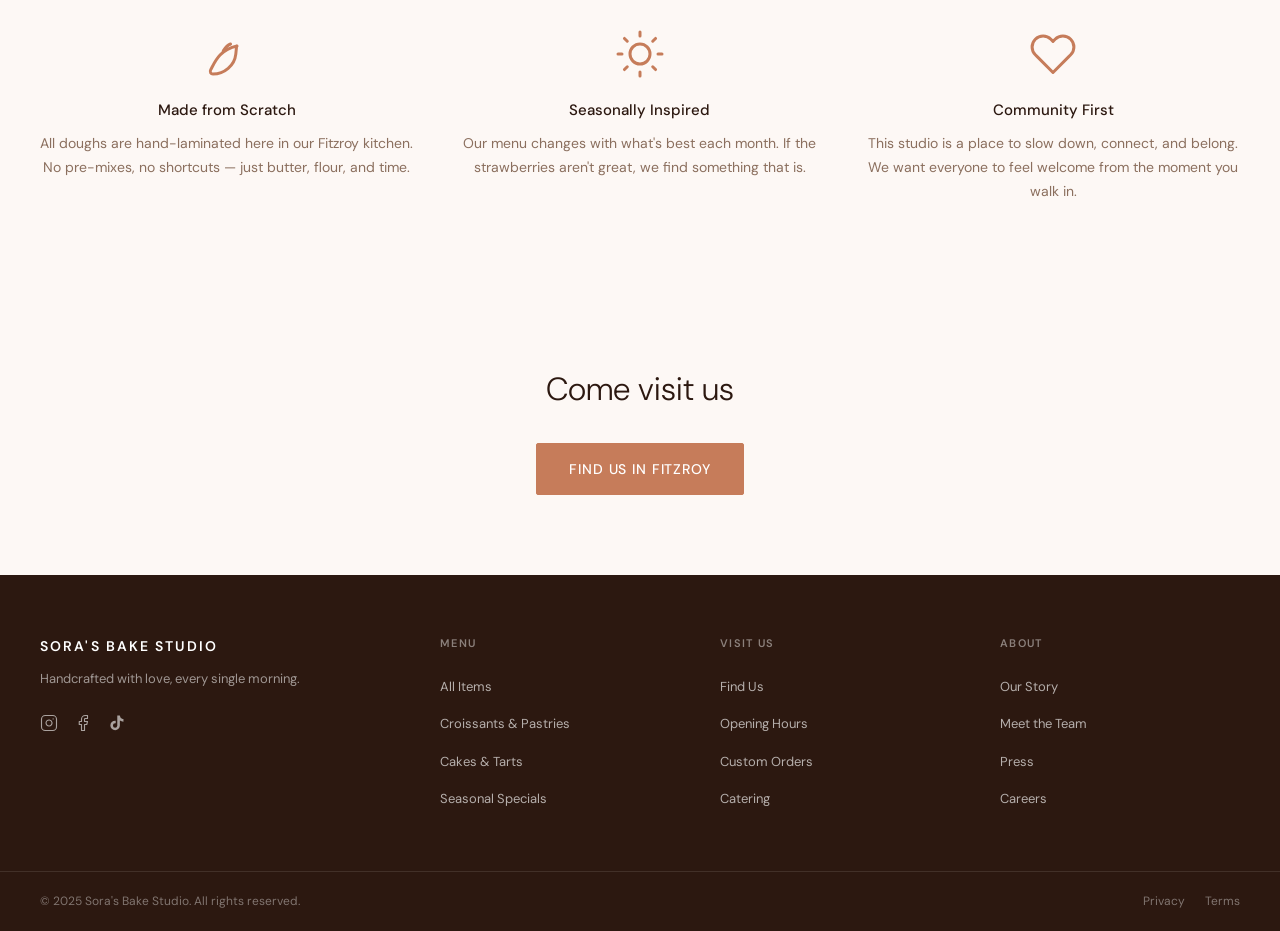
==== commit 8e09a10b: "About page: split story layout, remove team section" ====
--- a/about.html
+++ b/about.html
@@ -1,235 +1,312 @@
 <!DOCTYPE html>
 <html lang="en">
 <head>
+  <!-- ===== HEAD / META ===== -->
+  <!-- EDIT THIS: Update the description for SEO -->
   <meta charset="UTF-8" />
   <meta name="viewport" content="width=device-width, initial-scale=1.0" />
+  <meta name="description" content="About Sora's Bake Studio — The story behind Fitzroy's favourite bakery. Hand-laminated pastries, made-to-order cakes, and a love for Korean home baking." />
+  <!-- EDIT THIS: Page tab title -->
   <title>About — Sora's Bake Studio</title>
+
+  <!-- Google Fonts -->
   <link rel="preconnect" href="https://fonts.googleapis.com" />
   <link rel="preconnect" href="https://fonts.gstatic.com" crossorigin />
-  <link href="https://fonts.googleapis.com/css2?family=Assistant:wght@300;400;500;600;700&display=swap" rel="stylesheet" />
-  <style>
-    :root {
-      --bg: #ffffff; --bg-alt: #fdf9f7;
-      --text: #1a1410; --text-mid: #6b5c53; --text-muted: #a89890;
-      --accent: #e8b4a0; --accent-dark: #c4917a;
-      --border: #e8e3de;
-      --announcement-bg: #3d2b1f;
-      --font: 'Assistant', -apple-system, sans-serif;
-    }
-    *, *::before, *::after { margin: 0; padding: 0; box-sizing: border-box; }
-    html { scroll-behavior: smooth; }
-    body { font-family: var(--font); background: var(--bg); color: var(--text); line-height: 1.5; }
-    img { max-width: 100%; display: block; }
-    a { color: inherit; }
-
-    .announcement-bar { background: var(--announcement-bg); color: rgba(255,255,255,0.85); text-align: center; font-size: 0.8125rem; letter-spacing: 0.06em; padding: 0.625rem 1rem; }
-    .announcement-bar a { color: var(--accent); text-decoration: underline; }
-    header { position: sticky; top: 0; z-index: 200; background: var(--bg); border-bottom: 1px solid var(--border); }
-    .header-inner { max-width: 1400px; margin: 0 auto; padding: 0 4rem; height: 68px; display: flex; align-items: center; justify-content: space-between; gap: 2rem; }
-    .header-logo { text-decoration: none; font-size: 1.3rem; font-weight: 700; color: var(--text); letter-spacing: -0.02em; flex-shrink: 0; }
-    .header-nav { display: flex; list-style: none; }
-    .header-nav a { display: block; padding: 0.5rem 1.1rem; text-decoration: none; font-size: 0.875rem; font-weight: 500; color: var(--text); transition: color 0.15s; border-bottom: 2px solid transparent; margin-bottom: -1px; }
-    .header-nav a:hover { color: var(--text-mid); }
-    .header-nav a.active { border-bottom-color: var(--text); }
-    .header-actions { display: flex; gap: 0.5rem; }
-    .header-icon-btn { display: flex; align-items: center; justify-content: center; width: 40px; height: 40px; background: none; border: none; color: var(--text); text-decoration: none; }
-    .header-icon-btn svg { width: 20px; height: 20px; fill: none; stroke: currentColor; stroke-width: 1.5; }
-
-    .divider { border: none; border-top: 1px solid var(--border); }
-
-    /* Image + text block — reused from index */
-    .image-text { display: grid; grid-template-columns: 1fr 1fr; min-height: 520px; }
-    .image-text-media { overflow: hidden; }
-    .image-text-media img { width: 100%; height: 100%; object-fit: cover; display: block; transition: transform 0.5s; }
-    .image-text-media:hover img { transform: scale(1.03); }
-    .image-text-body { padding: 4rem 5rem; display: flex; flex-direction: column; justify-content: center; gap: 1.25rem; background: var(--bg-alt); }
-    .image-text.reverse .image-text-media { order: 2; }
-    .image-text.reverse .image-text-body { order: 1; background: var(--bg); }
-    .section-eyebrow { font-size: 0.75rem; font-weight: 600; letter-spacing: 0.18em; text-transform: uppercase; color: var(--text-muted); }
-    .section-title { font-size: clamp(1.5rem, 2.5vw, 2rem); font-weight: 700; letter-spacing: -0.02em; color: var(--text); }
-    .body-text { font-size: 0.9375rem; color: var(--text-mid); line-height: 1.75; }
-    .body-text strong { color: var(--text); font-weight: 600; }
-
-    .btn { display: inline-block; padding: 0.8rem 1.75rem; font-size: 0.875rem; font-weight: 600; letter-spacing: 0.04em; text-decoration: none; transition: background 0.15s, color 0.15s, border-color 0.15s; }
-    .btn-outline { background: transparent; color: var(--text); border: 1.5px solid var(--text); }
-    .btn-outline:hover { background: var(--text); color: #fff; }
-    .btn-solid { background: var(--text); color: #fff; border: 1.5px solid var(--text); }
-    .btn-solid:hover { background: #3d2b1f; border-color: #3d2b1f; }
-
-    /* Values strip */
-    .values { border-top: 1px solid var(--border); border-bottom: 1px solid var(--border); }
-    .values-inner { display: grid; grid-template-columns: repeat(4, 1fr); max-width: 1400px; margin: 0 auto; }
-    .value-item { padding: 2.5rem 2rem; border-right: 1px solid var(--border); }
-    .value-item:last-child { border-right: none; }
-    .value-icon { font-size: 1.5rem; margin-bottom: 0.75rem; }
-    .value-item h3 { font-size: 0.9375rem; font-weight: 700; margin-bottom: 0.4rem; letter-spacing: -0.01em; }
-    .value-item p { font-size: 0.8125rem; color: var(--text-mid); line-height: 1.6; }
-
-    /* Founder quote */
-    .quote-section { padding: 5rem 4rem; text-align: center; max-width: 1400px; margin: 0 auto; }
-    blockquote p { font-size: clamp(1.25rem, 2.5vw, 1.75rem); font-style: italic; color: var(--text); line-height: 1.5; letter-spacing: -0.01em; margin-bottom: 1.25rem; max-width: 680px; margin-left: auto; margin-right: auto; }
-    blockquote cite { font-size: 0.8125rem; font-weight: 600; letter-spacing: 0.12em; text-transform: uppercase; color: var(--text-muted); font-style: normal; }
-
-    /* CTA strip */
-    .cta-strip { background: var(--bg-alt); border-top: 1px solid var(--border); padding: 4rem; text-align: center; }
-    .cta-strip h2 { font-size: clamp(1.5rem, 2.5vw, 2rem); font-weight: 700; letter-spacing: -0.02em; margin-bottom: 1.5rem; }
-
-    footer { padding: 3.5rem 4rem 2rem; max-width: 1400px; margin: 0 auto; }
-    .footer-top { display: grid; grid-template-columns: 1.5fr 1fr 1fr 1fr; gap: 3rem; padding-bottom: 3rem; border-bottom: 1px solid var(--border); margin-bottom: 1.5rem; }
-    .footer-brand-name { font-size: 1.1rem; font-weight: 700; letter-spacing: -0.02em; margin-bottom: 0.4rem; }
-    .footer-brand-sub { font-size: 0.8rem; color: var(--text-muted); margin-bottom: 1rem; }
-    .footer-brand-desc { font-size: 0.875rem; color: var(--text-mid); line-height: 1.65; max-width: 260px; }
-    .footer-col h4 { font-size: 0.75rem; font-weight: 700; letter-spacing: 0.12em; text-transform: uppercase; color: var(--text); margin-bottom: 1rem; }
-    .footer-col ul { list-style: none; display: flex; flex-direction: column; gap: 0.5rem; }
-    .footer-col a { font-size: 0.875rem; color: var(--text-mid); text-decoration: none; transition: color 0.15s; }
-    .footer-col a:hover { color: var(--text); }
-    .footer-bottom { display: flex; align-items: center; justify-content: space-between; font-size: 0.8125rem; color: var(--text-muted); flex-wrap: wrap; gap: 0.5rem; }
-
-    @media (max-width: 1100px) {
-      .header-inner, .quote-section, .cta-strip, footer { padding-left: 2.5rem; padding-right: 2.5rem; }
-      .image-text-body { padding: 3rem 2.5rem; }
-      .footer-top { grid-template-columns: 1fr 1fr; gap: 2rem; }
-      .values-inner { grid-template-columns: repeat(2, 1fr); }
-      .value-item:nth-child(2) { border-right: none; }
-      .value-item:nth-child(3), .value-item:nth-child(4) { border-top: 1px solid var(--border); }
-      .value-item:nth-child(4) { border-right: none; }
-    }
-    @media (max-width: 700px) {
-      .header-inner, .quote-section, .cta-strip, footer { padding-left: 1.25rem; padding-right: 1.25rem; }
-      .header-nav { display: none; }
-      .image-text { grid-template-columns: 1fr; }
-      .image-text-media { min-height: 280px; order: 0 !important; }
-      .image-text-body { order: 1 !important; padding: 2.5rem 1.5rem; }
-      .values-inner { grid-template-columns: 1fr; }
-      .value-item { border-right: none; border-top: 1px solid var(--border); }
-      .value-item:first-child { border-top: none; }
-      .quote-section { padding: 4rem 1.5rem; }
-      .cta-strip { padding: 3.5rem 1.5rem; }
-      .footer-top { grid-template-columns: 1fr; }
-    }
-  </style>
+  <link href="https://fonts.googleapis.com/css2?family=DM+Sans:wght@300;400;500;600&display=swap" rel="stylesheet" />
+
+  <!-- Shared stylesheet -->
+  <link rel="stylesheet" href="style.css" />
 </head>
 <body>
 
-  <div class="announcement-bar">Free delivery on orders over $80 &nbsp;·&nbsp; <a href="cakes.html">Shop now</a></div>
-
-  <header>
-    <div class="header-inner">
-      <a class="header-logo" href="index.html">Sora's Bake Studio</a><!-- EDIT -->
-      <nav><ul class="header-nav">
-        <li><a href="index.html">Home</a></li>
-        <li><a href="cakes.html">Cakes</a></li>
-        <li><a href="about.html" class="active">About</a></li>
-      </ul></nav>
-      <div class="header-actions">
-        <a href="https://www.instagram.com/sorasbakestudio/" target="_blank" rel="noopener" class="header-icon-btn" aria-label="Instagram">
-          <svg viewBox="0 0 24 24"><rect x="2" y="2" width="20" height="20" rx="5"/><circle cx="12" cy="12" r="4"/><circle cx="17.5" cy="6.5" r="1" fill="currentColor" stroke="none"/></svg>
-        </a>
+  <!-- ===== ANNOUNCEMENT BAR ===== -->
+  <div class="announcement-bar" id="announcementBar">
+    ✦ Fresh bakes out daily from 7am &nbsp;✦&nbsp; Order custom cakes — <strong>DM us @sorasbakestudio</strong>
+    <button class="announcement-bar__close" onclick="dismissAnnouncement()" aria-label="Dismiss">×</button>
+  </div>
+
+  <!-- ===== HEADER ===== -->
+  <header class="header" id="siteHeader">
+    <div class="header__inner">
+      <a href="index.html" class="header__logo">Sora's Bake Studio</a>
+      <nav class="header__nav" aria-label="Main navigation">
+        <a href="index.html">Home</a>
+        <a href="menu.html">Menu</a>
+        <!-- "active" class underlines the current page link -->
+        <a href="about.html" class="active">About</a>
+        <a href="contact.html">Contact</a>
+      </nav>
+      <div style="display:flex;align-items:center;gap:8px;">
+        <div class="header__icons">
+          <button class="header__icon-btn header__icon-btn--search" aria-label="Search">
+            <svg width="18" height="18" viewBox="0 0 24 24" fill="none" stroke="currentColor" stroke-width="1.5" stroke-linecap="round" stroke-linejoin="round">
+              <circle cx="11" cy="11" r="8"/><line x1="21" y1="21" x2="16.65" y2="16.65"/>
+            </svg>
+          </button>
+          <button class="header__icon-btn header__icon-btn--account" aria-label="Account">
+            <svg width="18" height="18" viewBox="0 0 24 24" fill="none" stroke="currentColor" stroke-width="1.5" stroke-linecap="round" stroke-linejoin="round">
+              <path d="M20 21v-2a4 4 0 0 0-4-4H8a4 4 0 0 0-4 4v2"/><circle cx="12" cy="7" r="4"/>
+            </svg>
+          </button>
+          <button class="header__icon-btn" aria-label="View order">
+            <svg width="18" height="18" viewBox="0 0 24 24" fill="none" stroke="currentColor" stroke-width="1.5" stroke-linecap="round" stroke-linejoin="round">
+              <path d="M6 2L3 6v14a2 2 0 0 0 2 2h14a2 2 0 0 0 2-2V6l-3-4z"/><line x1="3" y1="6" x2="21" y2="6"/><path d="M16 10a4 4 0 0 1-8 0"/>
+            </svg>
+          </button>
+        </div>
+        <button class="header__hamburger" id="hamburgerBtn" aria-label="Open menu" onclick="toggleDrawer()">
+          <span></span><span></span><span></span>
+        </button>
       </div>
     </div>
   </header>
 
-  <!-- Hero image + text block -->
-  <!-- EDIT: photo src, eyebrow, heading, body text -->
-  <div class="image-text">
-    <div class="image-text-media">
-      <img src="https://images.unsplash.com/photo-1509042239860-f550ce710b93?w=900&q=85&fit=crop" alt="Baker at work" loading="lazy"/>
+  <!-- ===== MOBILE DRAWER ===== -->
+  <div class="mobile-drawer" id="mobileDrawer">
+    <nav class="mobile-drawer__nav">
+      <a href="index.html">Home</a>
+      <a href="menu.html">Menu</a>
+      <a href="about.html">About</a>
+      <a href="contact.html">Contact</a>
+    </nav>
+  </div>
+  <div class="drawer-overlay" id="drawerOverlay" onclick="toggleDrawer()"></div>
+
+
+  <!-- ===== MAIN CONTENT ===== -->
+  <main>
+
+    <!-- ===== PAGE HERO IMAGE ===== -->
+    <!-- Full-width image at the top — no text overlay, just a visual opener -->
+    <!-- EDIT THIS: Change the background-image URL to update the hero photo -->
+    <div class="page-hero" style="background-image: url('https://images.unsplash.com/photo-1507048331197-7d4ac70811cf?w=1600&q=80');">
+      <div class="page-hero__overlay"></div>
     </div>
-    <div class="image-text-body">
-      <p class="section-eyebrow">Our story</p>
-      <h1 class="section-title">A family recipe,<br>every morning.</h1>
-      <p class="body-text">Sora's Bake Studio began in 2021 with a simple idea: <strong>bake like you're feeding family.</strong> Our founder grew up watching her grandmother shape red bean buns before sunrise in a small Seoul kitchen — and that warmth is what we bring to Melbourne every single morning.</p>
+
+
+    <!-- ===== SORA'S STORY — SPLIT LAYOUT ===== -->
+    <!-- Image on the left, story text on the right -->
+    <section class="section">
+      <div class="wrapper">
+        <div class="about-split">
+
+          <!-- LEFT: Photo of Sora in the bakery -->
+          <!-- EDIT THIS: Replace the src URL with a real photo of the owner -->
+          <div class="about-split__image-wrap">
+            <img
+              src="https://images.unsplash.com/photo-1612833603922-5b2bf50bf286?w=900&q=80"
+              alt="Sora at work in her bakery kitchen"
+              loading="eager"
+            />
+          </div>
+
+          <!-- RIGHT: Story text -->
+          <div class="about-split__text">
+            <span class="eyebrow">Our Story</span>
+            <!-- EDIT THIS: Change this headline -->
+            <h1 class="about-story__headline">Hi, I'm Sora.</h1>
+            <!-- EDIT THIS: Change these paragraphs to update the story -->
+            <p class="about-story__body">
+              I grew up watching my grandmother bake red bean buns every Sunday morning in her tiny Seoul
+              kitchen. The smell of butter and dough, the patience it takes, the way food brings people
+              together — that never left me.
+            </p>
+            <p class="about-story__body">
+              In 2020, I packed up my life in Sydney and moved to Melbourne with one goal: to open a bakery
+              that felt like home. Sora's Bake Studio has been open since 2021, and every single day I get
+              to do exactly what I love.
+            </p>
+          </div>
+
+        </div>
+      </div>
+    </section>
+
+
+    <!-- ===== VALUES SECTION ===== -->
+    <!-- 3 value cards with icons — warm cream background -->
+    <section class="section" style="background-color: var(--bg-secondary); padding: 80px 0;">
+      <div class="wrapper">
+        <!-- EDIT THIS: Change this heading -->
+        <h2 class="section-title" style="text-align:center; margin-bottom: 56px;">What we stand for</h2>
+        <div class="values-grid">
+
+          <!-- EDIT THIS: Change the icons, titles, and descriptions to match your values -->
+
+          <!-- Value 1: Made from Scratch -->
+          <div class="value-card">
+            <!-- Mixing bowl / hands icon — represents handmade baking -->
+            <div class="value-card__icon">
+              <svg viewBox="0 0 24 24" fill="none" stroke="currentColor" stroke-width="1.5" stroke-linecap="round" stroke-linejoin="round" width="48" height="48">
+                <path d="M17 8C8 10 5.9 16.17 3.82 19.93c-.55 1.01 .08 2.07 1.18 2.07 5.65 0 10.78-4.21 11.4-9.97l.4-3.97"/>
+                <path d="M10.13 10.4c1.01-1.5 2.07-2.8 3.64-3.4"/>
+              </svg>
+            </div>
+            <!-- EDIT THIS: Change value title -->
+            <h3 class="value-card__title">Made from Scratch</h3>
+            <!-- EDIT THIS: Change value description -->
+            <p class="value-card__body">
+              All doughs are hand-laminated here in our Fitzroy kitchen.
+              No pre-mixes, no shortcuts — just butter, flour, and time.
+            </p>
+          </div>
+
+          <!-- Value 2: Seasonally Inspired -->
+          <div class="value-card">
+            <!-- Sun/star icon — represents seasons -->
+            <div class="value-card__icon">
+              <svg viewBox="0 0 24 24" fill="none" stroke="currentColor" stroke-width="1.5" stroke-linecap="round" stroke-linejoin="round" width="48" height="48">
+                <circle cx="12" cy="12" r="5"/><line x1="12" y1="1" x2="12" y2="3"/><line x1="12" y1="21" x2="12" y2="23"/>
+                <line x1="4.22" y1="4.22" x2="5.64" y2="5.64"/><line x1="18.36" y1="18.36" x2="19.78" y2="19.78"/>
+                <line x1="1" y1="12" x2="3" y2="12"/><line x1="21" y1="12" x2="23" y2="12"/>
+                <line x1="4.22" y1="19.78" x2="5.64" y2="18.36"/><line x1="18.36" y1="5.64" x2="19.78" y2="4.22"/>
+              </svg>
+            </div>
+            <!-- EDIT THIS: Change value title -->
+            <h3 class="value-card__title">Seasonally Inspired</h3>
+            <!-- EDIT THIS: Change value description -->
+            <p class="value-card__body">
+              Our menu changes with what's best each month. If the
+              strawberries aren't great, we find something that is.
+            </p>
+          </div>
+
+          <!-- Value 3: Community First -->
+          <div class="value-card">
+            <!-- Heart icon — represents community and connection -->
+            <div class="value-card__icon">
+              <svg viewBox="0 0 24 24" fill="none" stroke="currentColor" stroke-width="1.5" stroke-linecap="round" stroke-linejoin="round" width="48" height="48">
+                <path d="M20.84 4.61a5.5 5.5 0 0 0-7.78 0L12 5.67l-1.06-1.06a5.5 5.5 0 0 0-7.78 7.78l1.06 1.06L12 21.23l7.78-7.78 1.06-1.06a5.5 5.5 0 0 0 0-7.78z"/>
+              </svg>
+            </div>
+            <!-- EDIT THIS: Change value title -->
+            <h3 class="value-card__title">Community First</h3>
+            <!-- EDIT THIS: Change value description -->
+            <p class="value-card__body">
+              This studio is a place to slow down, connect, and belong.
+              We want everyone to feel welcome from the moment you walk in.
+            </p>
+          </div>
+
+        </div>
+      </div>
+    </section>
+
+
+    <!-- ===== CTA BANNER ===== -->
+    <!-- Warm cream background — pushes people to visit or contact -->
+    <section class="cta-banner">
+      <!-- EDIT THIS: Change headline and button text -->
+      <h2 class="cta-banner__headline">Come visit us</h2>
+      <!-- Links to contact page with address and directions -->
+      <a href="contact.html" class="btn btn--lg">Find us in Fitzroy</a>
+    </section>
+
+  </main>
+
+
+  <!-- ===== FOOTER ===== -->
+  <footer class="footer">
+    <div class="footer__grid">
+
+      <!-- Column 1: Brand -->
+      <div>
+        <p class="footer__brand-name">Sora's Bake Studio</p>
+        <p class="footer__tagline">Handcrafted with love, every single morning.</p>
+        <div class="footer__socials">
+          <a href="https://instagram.com/sorasbakestudio" class="footer__social-link" aria-label="Instagram">
+            <svg width="18" height="18" viewBox="0 0 24 24" fill="none" stroke="currentColor" stroke-width="1.5" stroke-linecap="round" stroke-linejoin="round">
+              <rect x="2" y="2" width="20" height="20" rx="5" ry="5"/><path d="M16 11.37A4 4 0 1 1 12.63 8 4 4 0 0 1 16 11.37z"/><line x1="17.5" y1="6.5" x2="17.51" y2="6.5"/>
+            </svg>
+          </a>
+          <a href="#" class="footer__social-link" aria-label="Facebook">
+            <svg width="18" height="18" viewBox="0 0 24 24" fill="none" stroke="currentColor" stroke-width="1.5" stroke-linecap="round" stroke-linejoin="round">
+              <path d="M18 2h-3a5 5 0 0 0-5 5v3H7v4h3v8h4v-8h3l1-4h-4V7a1 1 0 0 1 1-1h3z"/>
+            </svg>
+          </a>
+          <a href="#" class="footer__social-link" aria-label="TikTok">
+            <svg width="18" height="18" viewBox="0 0 24 24" fill="currentColor">
+              <path d="M19.59 6.69a4.83 4.83 0 0 1-3.77-4.25V2h-3.45v13.67a2.89 2.89 0 0 1-2.88 2.5 2.89 2.89 0 0 1-2.89-2.89 2.89 2.89 0 0 1 2.89-2.89c.28 0 .54.04.79.1V9.01a6.33 6.33 0 0 0-.79-.05 6.34 6.34 0 0 0-6.34 6.34 6.34 6.34 0 0 0 6.34 6.34 6.34 6.34 0 0 0 6.33-6.34V8.69a8.18 8.18 0 0 0 4.78 1.52V6.76a4.85 4.85 0 0 1-1.01-.07z"/>
+            </svg>
+          </a>
+        </div>
+      </div>
+
+      <!-- Column 2: Menu links -->
+      <div>
+        <p class="footer__col-heading">Menu</p>
+        <ul class="footer__links">
+          <li><a href="menu.html">All Items</a></li>
+          <li><a href="menu.html">Croissants &amp; Pastries</a></li>
+          <li><a href="menu.html">Cakes &amp; Tarts</a></li>
+          <li><a href="menu.html">Seasonal Specials</a></li>
+        </ul>
+      </div>
+
+      <!-- Column 3: Visit Us -->
+      <div>
+        <p class="footer__col-heading">Visit Us</p>
+        <ul class="footer__links">
+          <li><a href="contact.html">Find Us</a></li>
+          <li><a href="contact.html">Opening Hours</a></li>
+          <li><a href="contact.html">Custom Orders</a></li>
+          <li><a href="contact.html">Catering</a></li>
+        </ul>
+      </div>
+
+      <!-- Column 4: About -->
+      <div>
+        <p class="footer__col-heading">About</p>
+        <ul class="footer__links">
+          <li><a href="about.html">Our Story</a></li>
+          <li><a href="about.html">Meet the Team</a></li>
+          <li><a href="#">Press</a></li>
+          <li><a href="#">Careers</a></li>
+        </ul>
+      </div>
+
+    </div><!-- /footer__grid -->
+
+    <div class="footer__bottom">
+      <span>© 2025 Sora's Bake Studio. All rights reserved.</span>
+      <div class="footer__bottom-links">
+        <a href="#">Privacy</a>
+        <a href="#">Terms</a>
+      </div>
     </div>
-  </div>
-
-  <!-- Values strip -->
-  <!-- EDIT: icon, title, description for each value -->
-  <div class="values">
-    <div class="values-inner">
-      <div class="value-item">
-        <div class="value-icon">🌅</div>
-        <h3>Baked before sunrise</h3>
-        <p>Fresh out of the oven by 7:30am, every day without exception.</p>
-      </div>
-      <div class="value-item">
-        <div class="value-icon">🌿</div>
-        <h3>Local & seasonal</h3>
-        <p>Ingredients sourced from Melbourne markets — whatever's best right now.</p>
-      </div>
-      <div class="value-item">
-        <div class="value-icon">🇰🇷</div>
-        <h3>Korean heritage</h3>
-        <p>Family recipes passed down three generations, brought to Melbourne.</p>
-      </div>
-      <div class="value-item">
-        <div class="value-icon">❤️</div>
-        <h3>Small batch always</h3>
-        <p>We never mass produce. When it's sold out, it's sold out.</p>
-      </div>
-    </div>
-  </div>
-
-  <!-- Second image + text block -->
-  <!-- EDIT: photo src, heading, body text -->
-  <div class="image-text reverse">
-    <div class="image-text-media">
-      <img src="https://images.unsplash.com/photo-1486427944299-d1955d23e34d?w=900&q=85&fit=crop" alt="Fresh bread display" loading="lazy"/>
-    </div>
-    <div class="image-text-body">
-      <p class="section-eyebrow">How we work</p>
-      <h2 class="section-title">No shortcuts.<br>No exceptions.</h2>
-      <p class="body-text">We use <strong>no preservatives</strong>, no artificial flavourings, no frozen dough. Just good flour, real butter, and seasonal ingredients sourced from Melbourne's best markets. Every recipe has been tested hundreds of times before it makes it onto our menu.</p>
-      <p class="body-text">Sora means "sky" in Korean — a reminder to always aim higher, and to fill each day with something worth waking up for.</p>
-    </div>
-  </div>
-
-  <hr class="divider"/>
-
-  <!-- Founder quote -->
-  <!-- EDIT: quote text and attribution -->
-  <div class="quote-section">
-    <blockquote>
-      <p>"I don't want anyone to eat our cakes and feel like they came from a factory. Every single one should feel like it was made just for them."</p>
-      <cite>— Sora, Founder</cite>
-    </blockquote>
-  </div>
-
-  <hr class="divider"/>
-
-  <!-- CTA strip -->
-  <!-- EDIT: heading and button label -->
-  <div class="cta-strip">
-    <h2>See this week's cakes →</h2>
-    <a href="cakes.html" class="btn btn-solid">Browse the menu</a>
-  </div>
-
-  <footer>
-    <div class="footer-top">
-      <div>
-        <p class="footer-brand-name">Sora's Bake Studio</p><!-- EDIT -->
-        <p class="footer-brand-sub">소라 베이크 스튜디오</p>
-        <p class="footer-brand-desc">Small-batch Korean-inspired cakes, baked fresh every morning in Fitzroy, Melbourne.</p>
-      </div>
-      <div class="footer-col"><h4>Quick links</h4><ul>
-        <li><a href="index.html">Home</a></li>
-        <li><a href="cakes.html">Cakes</a></li>
-        <li><a href="about.html">About</a></li>
-      </ul></div>
-      <div class="footer-col"><h4>Contact</h4><ul><!-- EDIT -->
-        <li><a href="mailto:hello@sorasbakestudio.com">hello@sorasbakestudio.com</a></li>
-        <li><a href="tel:+61398765432">(03) 9876 5432</a></li>
-        <li><a href="#">142 Smith St, Fitzroy VIC 3065</a></li>
-      </ul></div>
-      <div class="footer-col"><h4>Follow us</h4><ul>
-        <li><a href="https://www.instagram.com/sorasbakestudio/" target="_blank" rel="noopener">Instagram</a></li>
-        <li><a href="https://www.facebook.com/" target="_blank" rel="noopener">Facebook</a></li>
-      </ul></div>
-    </div>
-    <div class="footer-bottom">
-      <span>© 2025 Sora's Bake Studio. All rights reserved.</span><!-- EDIT: year -->
-      <span>Made with love in Melbourne 🌸</span>
-    </div>
+
   </footer>
+
+
+  <!-- ===== JAVASCRIPT ===== -->
+  <script>
+    // Announcement bar dismiss
+    function dismissAnnouncement() {
+      const bar = document.getElementById('announcementBar');
+      if (bar) { bar.style.display = 'none'; sessionStorage.setItem('announcementDismissed', 'true'); }
+    }
+    document.addEventListener('DOMContentLoaded', function () {
+      if (sessionStorage.getItem('announcementDismissed') === 'true') {
+        const bar = document.getElementById('announcementBar');
+        if (bar) bar.style.display = 'none';
+      }
+    });
+
+    // Mobile drawer toggle
+    function toggleDrawer() {
+      const drawer  = document.getElementById('mobileDrawer');
+      const overlay = document.getElementById('drawerOverlay');
+      const burger  = document.getElementById('hamburgerBtn');
+      const isOpen  = drawer.classList.contains('is-open');
+      if (isOpen) {
+        drawer.classList.remove('is-open'); overlay.classList.remove('is-visible');
+        burger.classList.remove('is-open'); document.body.style.overflow = '';
+      } else {
+        drawer.classList.add('is-open'); overlay.classList.add('is-visible');
+        burger.classList.add('is-open'); document.body.style.overflow = 'hidden';
+      }
+    }
+  </script>
 
 </body>
 </html>
--- a/style.css
+++ b/style.css
@@ -0,0 +1,1554 @@
+/* ============================================================
+   SORA'S BAKE STUDIO — SHARED STYLESHEET
+   Adapted from Dawn Template — bakery/café colour palette
+   ============================================================ */
+
+/* ============================================================
+   GOOGLE FONTS IMPORT
+   EDIT THIS: Change the font here if you want a different typeface
+   ============================================================ */
+@import url('https://fonts.googleapis.com/css2?family=DM+Sans:wght@300;400;500;600&display=swap');
+
+/* ============================================================
+   CSS VARIABLES — SORA'S BRAND COLOURS
+   EDIT THIS: Change these values to update the entire site's colour scheme.
+   All colours across every page are controlled from this one place.
+   ============================================================ */
+:root {
+  /* --- Background colours --- */
+  --bg: #fefefe;               /* EDIT THIS: Main page background */
+  --bg-secondary: #fdf8f5;     /* EDIT THIS: Warm cream — used for newsletter, values sections */
+  --bg-dark: #2c1810;          /* EDIT THIS: Espresso brown — used for footer */
+
+  /* --- Text colours --- */
+  --text: #2c1810;             /* EDIT THIS: Main body text (warm dark brown) */
+  --text-muted: #8b6f5e;       /* EDIT THIS: Secondary/subtle text */
+  --text-light: #c4a99a;       /* EDIT THIS: Very subtle text / placeholders */
+
+  /* --- UI colours --- */
+  --border: #ede4de;           /* EDIT THIS: Borders and dividers (warm beige) */
+  --accent: #c67c5a;           /* EDIT THIS: Main accent — terracotta/rose (buttons, links) */
+  --accent-hover: #a85e3e;     /* EDIT THIS: Accent on hover (darker terracotta) */
+  --white: #ffffff;            /* White */
+
+  /* --- Announcement bar --- */
+  --announcement-bg: #c67c5a;    /* EDIT THIS: Announcement bar background (terracotta) */
+  --announcement-text: #ffffff;  /* EDIT THIS: Announcement bar text colour */
+
+  /* --- Sale/discount colour --- */
+  --sale-color: #c0392b;       /* EDIT THIS: Red used for sale prices */
+}
+
+/* ============================================================
+   RESET & BASE STYLES
+   Removes browser default styles for consistency
+   ============================================================ */
+*, *::before, *::after {
+  box-sizing: border-box;
+  margin: 0;
+  padding: 0;
+}
+
+html {
+  scroll-behavior: smooth;
+}
+
+body {
+  font-family: 'DM Sans', sans-serif; /* EDIT THIS: Change font family here */
+  font-weight: 400;
+  font-size: 16px;
+  line-height: 1.6;
+  color: var(--text);
+  background-color: var(--bg);
+  -webkit-font-smoothing: antialiased;
+  -moz-osx-font-smoothing: grayscale;
+}
+
+img {
+  display: block;
+  max-width: 100%;
+}
+
+a {
+  color: inherit;
+  text-decoration: none;
+}
+
+ul, ol {
+  list-style: none;
+}
+
+button {
+  cursor: pointer;
+  font-family: 'DM Sans', sans-serif;
+  border: none;
+  background: none;
+}
+
+input, textarea, select {
+  font-family: 'DM Sans', sans-serif;
+  font-size: 14px;
+}
+
+/* ============================================================
+   UTILITY CLASSES
+   Reusable helper classes used across all pages
+   ============================================================ */
+
+/* --- Wrapper: constrains content width and centers it --- */
+.wrapper {
+  max-width: 1280px;
+  margin: 0 auto;
+  padding: 0 40px;
+}
+
+/* --- Section spacing --- */
+.section {
+  padding: 80px 0;
+}
+
+.section--sm {
+  padding: 50px 0;
+}
+
+/* --- Section titles --- */
+.section-title {
+  font-size: 22px;
+  font-weight: 500;
+  letter-spacing: 0.02em;
+  color: var(--text);
+  margin-bottom: 40px;
+}
+
+/* --- Eyebrow label (small text above headings) --- */
+.eyebrow {
+  display: block;
+  font-size: 11px;
+  font-weight: 500;
+  letter-spacing: 0.2em;
+  text-transform: uppercase;
+  color: var(--text-muted);
+  margin-bottom: 12px;
+}
+
+/* --- Buttons --- */
+
+/* Primary button (solid accent colour) */
+.btn {
+  display: inline-flex;
+  align-items: center;
+  justify-content: center;
+  height: 46px;
+  padding: 0 24px;
+  font-size: 13px;
+  font-weight: 500;
+  letter-spacing: 0.06em;
+  text-transform: uppercase;
+  background-color: var(--accent);   /* EDIT THIS: Main button colour */
+  color: var(--white);
+  border: 1px solid var(--accent);
+  border-radius: 2px;
+  transition: background-color 0.2s ease, color 0.2s ease;
+  cursor: pointer;
+}
+
+.btn:hover {
+  background-color: var(--accent-hover);
+  border-color: var(--accent-hover);
+}
+
+/* Secondary/outline button */
+.btn--outline {
+  background-color: transparent;
+  color: var(--accent);
+  border-color: var(--accent);
+}
+
+.btn--outline:hover {
+  background-color: var(--accent);
+  color: var(--white);
+}
+
+/* White button (used on dark/image backgrounds) */
+.btn--white {
+  background-color: var(--white);
+  color: var(--text);
+  border-color: var(--white);
+}
+
+.btn--white:hover {
+  background-color: var(--accent);
+  color: var(--white);
+  border-color: var(--accent);
+}
+
+/* Large button */
+.btn--lg {
+  height: 52px;
+  padding: 0 32px;
+  font-size: 14px;
+}
+
+
+/* ============================================================
+   ANNOUNCEMENT BAR
+   The slim coloured strip at the very top of every page
+   ============================================================ */
+.announcement-bar {
+  background-color: var(--announcement-bg);  /* EDIT THIS: bar background colour */
+  color: var(--announcement-text);
+  text-align: center;
+  padding: 10px 40px;
+  position: relative;
+  font-size: 12px;
+  letter-spacing: 0.08em;
+  font-weight: 400;
+}
+
+/* The × dismiss button on the right */
+.announcement-bar__close {
+  position: absolute;
+  right: 16px;
+  top: 50%;
+  transform: translateY(-50%);
+  background: none;
+  border: none;
+  color: var(--announcement-text);
+  font-size: 16px;
+  cursor: pointer;
+  opacity: 0.7;
+  padding: 4px 8px;
+  line-height: 1;
+  transition: opacity 0.2s;
+}
+
+.announcement-bar__close:hover {
+  opacity: 1;
+}
+
+
+/* ============================================================
+   HEADER & NAVIGATION
+   Sticky top navigation bar
+   ============================================================ */
+.header {
+  position: sticky;
+  top: 0;
+  z-index: 100;
+  background-color: var(--bg);
+  border-bottom: 1px solid var(--border);
+  height: 60px;
+}
+
+.header__inner {
+  display: flex;
+  align-items: center;
+  justify-content: space-between;
+  height: 100%;
+  max-width: 1280px;
+  margin: 0 auto;
+  padding: 0 40px;
+}
+
+/* --- Logo (left side) --- */
+.header__logo {
+  font-size: 15px;
+  font-weight: 600;
+  letter-spacing: 0.15em;
+  text-transform: uppercase;
+  color: var(--text);
+  white-space: nowrap;
+  flex-shrink: 0;
+}
+
+/* --- Desktop navigation (centre) --- */
+.header__nav {
+  display: flex;
+  align-items: center;
+  gap: 36px;
+}
+
+.header__nav a {
+  font-size: 13px;
+  font-weight: 400;
+  letter-spacing: 0.04em;
+  color: var(--text);
+  transition: color 0.2s;
+  position: relative;
+}
+
+/* Underline effect on hover */
+.header__nav a::after {
+  content: '';
+  position: absolute;
+  bottom: -3px;
+  left: 0;
+  width: 0;
+  height: 1px;
+  background-color: var(--accent);  /* EDIT THIS: nav underline colour */
+  transition: width 0.25s ease;
+}
+
+.header__nav a:hover::after,
+.header__nav a.active::after {
+  width: 100%;
+}
+
+/* --- Right icons (search, account, cart) --- */
+.header__icons {
+  display: flex;
+  align-items: center;
+  gap: 20px;
+  flex-shrink: 0;
+}
+
+.header__icon-btn {
+  background: none;
+  border: none;
+  cursor: pointer;
+  color: var(--text);
+  display: flex;
+  align-items: center;
+  justify-content: center;
+  padding: 4px;
+  transition: opacity 0.2s;
+  position: relative;
+}
+
+.header__icon-btn:hover {
+  opacity: 0.6;
+}
+
+/* Cart item count badge */
+.cart-badge {
+  position: absolute;
+  top: -4px;
+  right: -6px;
+  background-color: var(--accent);  /* EDIT THIS: cart badge colour */
+  color: var(--white);
+  font-size: 9px;
+  font-weight: 600;
+  width: 16px;
+  height: 16px;
+  border-radius: 50%;
+  display: flex;
+  align-items: center;
+  justify-content: center;
+  line-height: 1;
+}
+
+/* --- Hamburger menu (mobile only, hidden on desktop) --- */
+.header__hamburger {
+  display: none;
+  flex-direction: column;
+  justify-content: center;
+  gap: 5px;
+  background: none;
+  border: none;
+  cursor: pointer;
+  padding: 4px;
+  width: 28px;
+}
+
+.header__hamburger span {
+  display: block;
+  width: 22px;
+  height: 1.5px;
+  background-color: var(--text);
+  transition: transform 0.25s, opacity 0.25s;
+}
+
+/* Hamburger → X animation when drawer is open */
+.header__hamburger.is-open span:nth-child(1) {
+  transform: translateY(6.5px) rotate(45deg);
+}
+.header__hamburger.is-open span:nth-child(2) {
+  opacity: 0;
+}
+.header__hamburger.is-open span:nth-child(3) {
+  transform: translateY(-6.5px) rotate(-45deg);
+}
+
+/* --- Mobile side drawer --- */
+.mobile-drawer {
+  position: fixed;
+  top: 0;
+  left: 0;
+  width: 300px;
+  height: 100vh;
+  background-color: var(--bg);
+  z-index: 200;
+  padding: 80px 32px 40px;
+  transform: translateX(-100%);
+  transition: transform 0.3s ease;
+  border-right: 1px solid var(--border);
+}
+
+.mobile-drawer.is-open {
+  transform: translateX(0);
+}
+
+.mobile-drawer__nav {
+  display: flex;
+  flex-direction: column;
+  gap: 0;
+}
+
+.mobile-drawer__nav a {
+  font-size: 20px;
+  font-weight: 400;
+  color: var(--text);
+  padding: 16px 0;
+  border-bottom: 1px solid var(--border);
+  letter-spacing: 0.02em;
+}
+
+/* Overlay behind mobile drawer */
+.drawer-overlay {
+  position: fixed;
+  inset: 0;
+  background-color: rgba(0, 0, 0, 0.4);
+  z-index: 150;
+  opacity: 0;
+  pointer-events: none;
+  transition: opacity 0.3s ease;
+}
+
+.drawer-overlay.is-visible {
+  opacity: 1;
+  pointer-events: all;
+}
+
+
+/* ============================================================
+   HERO SECTION
+   Full-screen banner with image, overlay, and centered text
+   Only used on index.html
+   ============================================================ */
+.hero {
+  position: relative;
+  height: 80vh;
+  min-height: 500px;
+  display: flex;
+  align-items: center;
+  justify-content: center;
+  overflow: hidden;
+}
+
+/* Background image */
+.hero__bg {
+  position: absolute;
+  inset: 0;
+  /* EDIT THIS: Replace this URL with your own hero background image */
+  background-image: url('https://images.unsplash.com/photo-1509440159596-0249088772ff?w=1600&q=80');
+  background-size: cover;
+  background-position: center;
+  background-repeat: no-repeat;
+}
+
+/* Dark overlay on top of the background image */
+.hero__overlay {
+  position: absolute;
+  inset: 0;
+  background-color: rgba(0, 0, 0, 0.3); /* EDIT THIS: Increase number for darker overlay */
+}
+
+/* Hero text content */
+.hero__content {
+  position: relative;
+  z-index: 2;
+  text-align: center;
+  color: var(--white);
+  padding: 0 20px;
+  max-width: 700px;
+}
+
+/* Small label above the headline */
+.hero__eyebrow {
+  display: block;
+  font-size: 11px;
+  font-weight: 500;
+  letter-spacing: 0.2em;
+  text-transform: uppercase;
+  color: rgba(255, 255, 255, 0.85);
+  margin-bottom: 20px;
+}
+
+/* Main hero headline */
+.hero__headline {
+  font-size: 56px;
+  font-weight: 300;
+  line-height: 1.15;
+  letter-spacing: -0.01em;
+  color: var(--white);
+  margin-bottom: 36px;
+}
+
+/* Hero CTA button */
+.hero__cta {
+  /* Uses .btn--white utility class */
+}
+
+
+/* ============================================================
+   FEATURED CATEGORIES GRID
+   3 cards side-by-side on the homepage ("What we make" section)
+   ============================================================ */
+.collections-grid {
+  display: grid;
+  grid-template-columns: repeat(3, 1fr);
+  gap: 20px;
+}
+
+/* Individual collection card */
+.collection-card {
+  position: relative;
+  cursor: pointer;
+  overflow: hidden;
+}
+
+/* Image container with tall 3:4 aspect ratio */
+.collection-card__image-wrap {
+  aspect-ratio: 3 / 4;
+  overflow: hidden;
+  background-color: var(--bg-secondary);
+}
+
+.collection-card__image-wrap img {
+  width: 100%;
+  height: 100%;
+  object-fit: cover;
+  transition: transform 0.4s ease; /* Smooth zoom on hover */
+}
+
+/* Zoom effect on hover */
+.collection-card:hover .collection-card__image-wrap img {
+  transform: scale(1.03);
+}
+
+.collection-card__label {
+  padding: 16px 0 8px;
+  font-size: 14px;
+  font-weight: 500;
+  letter-spacing: 0.04em;
+  color: var(--text);
+}
+
+
+/* ============================================================
+   PRODUCT GRID
+   Used on homepage (Our Favourites) and menu.html
+   ============================================================ */
+.product-grid {
+  display: grid;
+  grid-template-columns: repeat(4, 1fr);
+  gap: 24px 20px;
+}
+
+/* Individual product card */
+.product-card {
+  position: relative;
+  cursor: pointer;
+}
+
+/* Image container */
+.product-card__image-wrap {
+  position: relative;
+  aspect-ratio: 3 / 4;
+  overflow: hidden;
+  background-color: var(--bg-secondary);
+  margin-bottom: 14px;
+}
+
+/* Primary product image */
+.product-card__img {
+  width: 100%;
+  height: 100%;
+  object-fit: cover;
+  display: block;
+  transition: opacity 0.4s ease;
+}
+
+/* Secondary (hover) product image — sits on top, hidden by default */
+.product-card__img--hover {
+  position: absolute;
+  inset: 0;
+  width: 100%;
+  height: 100%;
+  object-fit: cover;
+  opacity: 0;
+  transition: opacity 0.4s ease;
+}
+
+/* Show hover image, hide primary on card hover */
+.product-card:hover .product-card__img--hover {
+  opacity: 1;
+}
+
+/* --- Product Badges --- */
+/* Badge (New / Seasonal / Popular / etc.) — top left corner of image */
+.product-card__badge {
+  position: absolute;
+  top: 12px;
+  left: 12px;
+  z-index: 2;
+  font-size: 10px;
+  font-weight: 600;
+  letter-spacing: 0.08em;
+  text-transform: uppercase;
+  padding: 4px 8px;
+  background-color: var(--text);  /* EDIT THIS: Default badge background (dark) */
+  color: var(--white);
+  line-height: 1;
+}
+
+/* Sale badge — red */
+.product-card__badge--sale {
+  background-color: var(--sale-color);  /* EDIT THIS: Sale badge colour (red) */
+}
+
+/* "Fan Fave" badge — terracotta accent colour */
+/* EDIT THIS: Change the colour of the Fan Fave badge here */
+.product-card__badge--fave {
+  background-color: var(--accent);  /* Terracotta/rose for Fan Fave badge */
+}
+
+/* "Add to order" button — slides up from bottom of image on hover */
+/* Note: The class is .product-card__quick-add but the text says "Add to order" for a bakery feel */
+.product-card__quick-add {
+  position: absolute;
+  bottom: 0;
+  left: 0;
+  right: 0;
+  background-color: rgba(255, 255, 255, 0.95);
+  color: var(--text);
+  font-size: 12px;
+  font-weight: 500;
+  letter-spacing: 0.08em;
+  text-transform: uppercase;
+  padding: 14px;
+  text-align: center;
+  transform: translateY(100%);
+  transition: transform 0.25s ease;
+  cursor: pointer;
+  border: none;
+  width: 100%;
+}
+
+/* Reveal button on card hover */
+.product-card:hover .product-card__quick-add {
+  transform: translateY(0);
+}
+
+/* Product name */
+.product-card__name {
+  font-size: 14px;
+  font-weight: 500;
+  color: var(--text);
+  margin-bottom: 6px;
+  line-height: 1.4;
+}
+
+/* Product price row */
+.product-card__price {
+  font-size: 14px;
+  font-weight: 400;
+  color: var(--text-muted);
+  display: flex;
+  align-items: center;
+  gap: 8px;
+}
+
+/* Original price (crossed out on sale items) */
+.product-card__price--original {
+  text-decoration: line-through;
+  color: var(--text-light);
+}
+
+/* Sale price (red) */
+.product-card__price--sale {
+  color: var(--sale-color);
+  font-weight: 500;
+}
+
+
+/* ============================================================
+   BRAND / STORY STRIP
+   50/50 split section on the homepage
+   ============================================================ */
+.story-strip {
+  display: grid;
+  grid-template-columns: 1fr 1fr;
+  min-height: 500px;
+}
+
+/* Left image pane */
+.story-strip__image {
+  overflow: hidden;
+}
+
+.story-strip__image img {
+  width: 100%;
+  height: 100%;
+  object-fit: cover;
+}
+
+/* Right text pane */
+.story-strip__content {
+  display: flex;
+  flex-direction: column;
+  justify-content: center;
+  padding: 60px 80px;
+}
+
+.story-strip__headline {
+  font-size: 36px;
+  font-weight: 300;
+  letter-spacing: -0.01em;
+  line-height: 1.2;
+  color: var(--text);
+  margin-bottom: 20px;
+}
+
+.story-strip__body {
+  font-size: 15px;
+  font-weight: 400;
+  line-height: 1.75;
+  color: var(--text-muted);
+  margin-bottom: 16px;
+}
+
+/* Text CTA link */
+.text-link {
+  font-size: 13px;
+  font-weight: 500;
+  letter-spacing: 0.06em;
+  text-transform: uppercase;
+  color: var(--accent);  /* EDIT THIS: text link colour */
+  position: relative;
+  display: inline-flex;
+  align-items: center;
+  gap: 6px;
+  margin-top: 16px;
+}
+
+.text-link::after {
+  content: '';
+  position: absolute;
+  bottom: -2px;
+  left: 0;
+  width: 100%;
+  height: 1px;
+  background-color: var(--accent);
+  transition: opacity 0.2s;
+}
+
+.text-link:hover::after {
+  opacity: 0.4;
+}
+
+
+/* ============================================================
+   NEWSLETTER SECTION
+   Centered email sign-up section
+   ============================================================ */
+.newsletter {
+  background-color: var(--bg-secondary);  /* EDIT THIS: newsletter background */
+  text-align: center;
+  padding: 80px 40px;
+}
+
+.newsletter__headline {
+  font-size: 28px;
+  font-weight: 300;
+  letter-spacing: -0.01em;
+  color: var(--text);
+  margin-bottom: 12px;
+}
+
+.newsletter__subtext {
+  font-size: 15px;
+  color: var(--text-muted);
+  margin-bottom: 32px;
+  max-width: 480px;
+  margin-left: auto;
+  margin-right: auto;
+}
+
+/* Email input + button row */
+.newsletter__form {
+  display: flex;
+  justify-content: center;
+  gap: 0;
+  max-width: 480px;
+  margin: 0 auto;
+}
+
+.newsletter__input {
+  flex: 1;
+  height: 48px;
+  padding: 0 16px;
+  border: 1px solid var(--border);
+  border-right: none;
+  border-radius: 0;
+  font-size: 14px;
+  color: var(--text);
+  background-color: var(--bg);
+  outline: none;
+  transition: border-color 0.2s;
+}
+
+.newsletter__input:focus {
+  border-color: var(--accent);
+}
+
+.newsletter__input::placeholder {
+  color: var(--text-light);
+}
+
+.newsletter__btn {
+  height: 48px;
+  padding: 0 24px;
+  background-color: var(--accent);  /* EDIT THIS: subscribe button colour */
+  color: var(--white);
+  border: 1px solid var(--accent);
+  border-radius: 0;
+  font-size: 13px;
+  font-weight: 500;
+  letter-spacing: 0.06em;
+  text-transform: uppercase;
+  cursor: pointer;
+  white-space: nowrap;
+  transition: background-color 0.2s;
+}
+
+.newsletter__btn:hover {
+  background-color: var(--accent-hover);
+}
+
+
+/* ============================================================
+   FOOTER
+   Dark espresso background, 4-column layout
+   ============================================================ */
+.footer {
+  background-color: var(--bg-dark);  /* EDIT THIS: footer background colour */
+  color: var(--white);
+  padding: 60px 0 0;
+}
+
+.footer__grid {
+  display: grid;
+  grid-template-columns: 1.5fr 1fr 1fr 1fr;
+  gap: 40px;
+  max-width: 1280px;
+  margin: 0 auto;
+  padding: 0 40px 60px;
+}
+
+/* Column 1: Brand */
+.footer__brand-name {
+  font-size: 14px;
+  font-weight: 600;
+  letter-spacing: 0.15em;
+  text-transform: uppercase;
+  margin-bottom: 12px;
+  color: var(--white);
+}
+
+.footer__tagline {
+  font-size: 13px;
+  color: rgba(255, 255, 255, 0.55);
+  line-height: 1.6;
+  margin-bottom: 24px;
+}
+
+/* Social icons row */
+.footer__socials {
+  display: flex;
+  gap: 16px;
+  align-items: center;
+}
+
+.footer__social-link {
+  color: rgba(255, 255, 255, 0.6);
+  transition: color 0.2s;
+  display: flex;
+  align-items: center;
+}
+
+.footer__social-link:hover {
+  color: var(--white);
+}
+
+/* Columns 2-4: Links */
+.footer__col-heading {
+  font-size: 11px;
+  font-weight: 600;
+  letter-spacing: 0.12em;
+  text-transform: uppercase;
+  color: rgba(255, 255, 255, 0.45);
+  margin-bottom: 20px;
+}
+
+.footer__links {
+  display: flex;
+  flex-direction: column;
+  gap: 12px;
+}
+
+.footer__links a {
+  font-size: 13px;
+  color: rgba(255, 255, 255, 0.65);
+  transition: color 0.2s;
+}
+
+.footer__links a:hover {
+  color: var(--white);
+}
+
+/* Bottom bar */
+.footer__bottom {
+  border-top: 1px solid rgba(255, 255, 255, 0.1);
+  max-width: 1280px;
+  margin: 0 auto;
+  padding: 20px 40px;
+  display: flex;
+  align-items: center;
+  justify-content: space-between;
+  font-size: 12px;
+  color: rgba(255, 255, 255, 0.4);
+}
+
+.footer__bottom-links {
+  display: flex;
+  gap: 20px;
+}
+
+.footer__bottom-links a {
+  color: rgba(255, 255, 255, 0.4);
+  transition: color 0.2s;
+}
+
+.footer__bottom-links a:hover {
+  color: rgba(255, 255, 255, 0.7);
+}
+
+
+/* ============================================================
+   MENU PAGE — FILTERS & BREADCRUMB
+   (replaces "Collection" from the original Dawn template)
+   ============================================================ */
+
+/* Breadcrumb trail */
+.breadcrumb {
+  display: flex;
+  align-items: center;
+  gap: 8px;
+  font-size: 12px;
+  color: var(--text-muted);
+  margin-bottom: 24px;
+}
+
+.breadcrumb a {
+  color: var(--text-muted);
+  transition: color 0.2s;
+}
+
+.breadcrumb a:hover {
+  color: var(--text);
+}
+
+.breadcrumb__sep {
+  color: var(--text-light);
+}
+
+/* Page heading */
+.page-title {
+  font-size: 28px;
+  font-weight: 400;
+  letter-spacing: -0.01em;
+  color: var(--text);
+  margin-bottom: 32px;
+}
+
+/* Filter bar (sort + tag filters) */
+.filter-bar {
+  display: flex;
+  align-items: center;
+  justify-content: space-between;
+  gap: 16px;
+  padding: 16px 0;
+  border-top: 1px solid var(--border);
+  border-bottom: 1px solid var(--border);
+  margin-bottom: 40px;
+  flex-wrap: wrap;
+}
+
+.filter-bar__tags {
+  display: flex;
+  gap: 8px;
+  flex-wrap: wrap;
+}
+
+.filter-tag {
+  font-size: 12px;
+  font-weight: 400;
+  padding: 6px 14px;
+  border: 1px solid var(--border);
+  cursor: pointer;
+  color: var(--text-muted);
+  transition: border-color 0.2s, color 0.2s;
+  background: none;
+  border-radius: 0;
+}
+
+.filter-tag:hover,
+.filter-tag.active {
+  border-color: var(--accent);  /* EDIT THIS: active filter tag border colour */
+  color: var(--accent);
+}
+
+/* Sort dropdown */
+.sort-select {
+  height: 36px;
+  padding: 0 12px;
+  border: 1px solid var(--border);
+  border-radius: 0;
+  font-size: 13px;
+  color: var(--text);
+  background-color: var(--bg);
+  cursor: pointer;
+  appearance: none;
+  background-image: url("data:image/svg+xml,%3Csvg width='10' height='6' viewBox='0 0 10 6' fill='none' xmlns='http://www.w3.org/2000/svg'%3E%3Cpath d='M1 1L5 5L9 1' stroke='%238b6f5e' stroke-width='1.2'/%3E%3C/svg%3E");
+  background-repeat: no-repeat;
+  background-position: right 12px center;
+  padding-right: 32px;
+  outline: none;
+}
+
+/* Pagination */
+.pagination {
+  display: flex;
+  justify-content: center;
+  align-items: center;
+  gap: 4px;
+  padding: 40px 0;
+}
+
+.pagination__btn {
+  width: 40px;
+  height: 40px;
+  display: flex;
+  align-items: center;
+  justify-content: center;
+  font-size: 13px;
+  font-weight: 400;
+  color: var(--text-muted);
+  border: 1px solid var(--border);
+  cursor: pointer;
+  transition: border-color 0.2s, color 0.2s;
+  background: none;
+  border-radius: 0;
+}
+
+.pagination__btn:hover,
+.pagination__btn.active {
+  border-color: var(--accent);
+  color: var(--accent);
+}
+
+
+/* ============================================================
+   ABOUT PAGE
+   ============================================================ */
+
+/* Full-width hero (no text) */
+.page-hero {
+  height: 55vh;
+  min-height: 360px;
+  background-size: cover;
+  background-position: center;
+  position: relative;
+}
+
+.page-hero__overlay {
+  position: absolute;
+  inset: 0;
+  background-color: rgba(0, 0, 0, 0.2);
+}
+
+/* About story section */
+.about-story {
+  max-width: 760px;
+  margin: 0 auto;
+  text-align: center;
+}
+
+.about-story__headline {
+  font-size: 36px;
+  font-weight: 300;
+  letter-spacing: -0.01em;
+  margin-bottom: 28px;
+  color: var(--text);
+}
+
+.about-story__body {
+  font-size: 16px;
+  line-height: 1.8;
+  color: var(--text-muted);
+  margin-bottom: 20px;
+}
+
+/* Values section: 3 icon cards */
+.values-grid {
+  display: grid;
+  grid-template-columns: repeat(3, 1fr);
+  gap: 40px;
+  text-align: center;
+}
+
+.value-card__icon {
+  width: 48px;
+  height: 48px;
+  margin: 0 auto 20px;
+  color: var(--accent);  /* EDIT THIS: values section icon colour */
+}
+
+.value-card__title {
+  font-size: 15px;
+  font-weight: 500;
+  margin-bottom: 10px;
+  color: var(--text);
+}
+
+.value-card__body {
+  font-size: 14px;
+  line-height: 1.7;
+  color: var(--text-muted);
+}
+
+/* Team cards */
+.team-grid {
+  display: grid;
+  grid-template-columns: repeat(3, 1fr);
+  gap: 32px;
+  text-align: center;
+}
+
+.team-card__image-wrap {
+  aspect-ratio: 1 / 1;
+  overflow: hidden;
+  margin-bottom: 20px;
+  background-color: var(--bg-secondary);
+}
+
+.team-card__image-wrap img {
+  width: 100%;
+  height: 100%;
+  object-fit: cover;
+  transition: transform 0.4s ease;
+}
+
+.team-card:hover .team-card__image-wrap img {
+  transform: scale(1.03);
+}
+
+.team-card__name {
+  font-size: 15px;
+  font-weight: 500;
+  color: var(--text);
+  margin-bottom: 4px;
+}
+
+.team-card__title {
+  font-size: 13px;
+  color: var(--text-muted);
+}
+
+/* CTA banner */
+.cta-banner {
+  background-color: var(--bg-secondary);
+  text-align: center;
+  padding: 80px 40px;
+}
+
+.cta-banner__headline {
+  font-size: 32px;
+  font-weight: 300;
+  color: var(--text);
+  margin-bottom: 28px;
+}
+
+
+/* ============================================================
+   ABOUT PAGE — STORY SPLIT LAYOUT
+   Image left, text right, stacks on mobile
+   ============================================================ */
+.about-split {
+  display: grid;
+  grid-template-columns: 1fr 1fr;
+  gap: 72px;
+  align-items: center;
+}
+
+/* Left image */
+.about-split__image-wrap {
+  aspect-ratio: 4 / 5;
+  overflow: hidden;
+}
+
+.about-split__image-wrap img {
+  width: 100%;
+  height: 100%;
+  object-fit: cover;
+  object-position: center top; /* Keep face in frame */
+}
+
+/* Right text */
+.about-split__text {
+  /* inherits .about-story__headline and .about-story__body styles */
+}
+
+/* Stack vertically on mobile */
+@media (max-width: 768px) {
+  .about-split {
+    grid-template-columns: 1fr;
+    gap: 32px;
+  }
+
+  .about-split__image-wrap {
+    aspect-ratio: 3 / 2; /* wider crop on mobile */
+  }
+}
+
+
+/* ============================================================
+   CONTACT PAGE
+   ============================================================ */
+.contact-layout {
+  display: grid;
+  grid-template-columns: 1fr 1fr;
+  gap: 80px;
+  align-items: start;
+}
+
+/* --- Form styles --- */
+.contact-form {
+  display: flex;
+  flex-direction: column;
+  gap: 16px;
+}
+
+.form-group {
+  display: flex;
+  flex-direction: column;
+  gap: 8px;
+}
+
+.form-label {
+  font-size: 12px;
+  font-weight: 500;
+  letter-spacing: 0.06em;
+  text-transform: uppercase;
+  color: var(--text-muted);
+}
+
+/* Shared input style — 48px height, no border-radius */
+.form-input,
+.form-select,
+.form-textarea {
+  width: 100%;
+  height: 48px;
+  padding: 0 16px;
+  border: 1px solid var(--border);
+  border-radius: 0;
+  font-size: 14px;
+  color: var(--text);
+  background-color: var(--bg);
+  outline: none;
+  transition: border-color 0.2s;
+  appearance: none;
+}
+
+.form-input:focus,
+.form-select:focus,
+.form-textarea:focus {
+  border-color: var(--accent);
+}
+
+/* Select dropdown arrow */
+.form-select {
+  background-image: url("data:image/svg+xml,%3Csvg width='10' height='6' viewBox='0 0 10 6' fill='none' xmlns='http://www.w3.org/2000/svg'%3E%3Cpath d='M1 1L5 5L9 1' stroke='%238b6f5e' stroke-width='1.2'/%3E%3C/svg%3E");
+  background-repeat: no-repeat;
+  background-position: right 16px center;
+  padding-right: 40px;
+  cursor: pointer;
+}
+
+/* Textarea overrides height */
+.form-textarea {
+  height: auto;
+  min-height: 140px;
+  padding: 14px 16px;
+  resize: vertical;
+}
+
+/* Submit button full width */
+.form-submit {
+  height: 48px;
+  background-color: var(--accent);  /* EDIT THIS: form submit button colour */
+  color: var(--white);
+  border: none;
+  font-size: 13px;
+  font-weight: 500;
+  letter-spacing: 0.08em;
+  text-transform: uppercase;
+  cursor: pointer;
+  border-radius: 0;
+  transition: background-color 0.2s;
+}
+
+.form-submit:hover {
+  background-color: var(--accent-hover);
+}
+
+/* --- Contact info (right side) --- */
+.contact-info {
+  padding-top: 4px;
+}
+
+.contact-info__heading {
+  font-size: 22px;
+  font-weight: 400;
+  color: var(--text);
+  margin-bottom: 32px;
+}
+
+.contact-info__block {
+  margin-bottom: 28px;
+}
+
+.contact-info__label {
+  font-size: 11px;
+  font-weight: 600;
+  letter-spacing: 0.12em;
+  text-transform: uppercase;
+  color: var(--text-muted);
+  margin-bottom: 6px;
+}
+
+.contact-info__value {
+  font-size: 14px;
+  color: var(--text);
+  line-height: 1.6;
+}
+
+.contact-info__value a {
+  color: var(--accent);
+  text-decoration: underline;
+  text-underline-offset: 3px;
+}
+
+
+/* ============================================================
+   RESPONSIVE — TABLET (1024px and below)
+   ============================================================ */
+@media (max-width: 1024px) {
+
+  /* Wrapper padding */
+  .wrapper {
+    padding: 0 24px;
+  }
+
+  /* Product grid: 2 columns */
+  .product-grid {
+    grid-template-columns: repeat(2, 1fr);
+  }
+
+  /* Footer: 2 columns */
+  .footer__grid {
+    grid-template-columns: 1fr 1fr;
+    gap: 32px;
+    padding: 0 24px 48px;
+  }
+
+  .footer__bottom {
+    padding: 20px 24px;
+  }
+
+  /* Story strip: stack vertically */
+  .story-strip {
+    grid-template-columns: 1fr;
+  }
+
+  .story-strip__image {
+    aspect-ratio: 16 / 9;
+    height: 400px;
+  }
+
+  .story-strip__content {
+    padding: 48px 40px;
+  }
+
+  /* Collections: 2 columns */
+  .collections-grid {
+    grid-template-columns: repeat(2, 1fr);
+  }
+
+  /* Contact: stack */
+  .contact-layout {
+    grid-template-columns: 1fr;
+    gap: 48px;
+  }
+
+}
+
+
+/* ============================================================
+   RESPONSIVE — MOBILE (768px and below)
+   ============================================================ */
+@media (max-width: 768px) {
+
+  /* Wrapper */
+  .wrapper {
+    padding: 0 16px;
+  }
+
+  /* Sections */
+  .section {
+    padding: 52px 0;
+  }
+
+  /* --- Header: switch to hamburger layout --- */
+  .header {
+    height: 56px;
+  }
+
+  .header__inner {
+    padding: 0 16px;
+  }
+
+  /* Hide desktop nav on mobile */
+  .header__nav {
+    display: none;
+  }
+
+  /* Show hamburger */
+  .header__hamburger {
+    display: flex;
+  }
+
+  /* Hide some icons on very small screens */
+  .header__icon-btn--search,
+  .header__icon-btn--account {
+    display: none;
+  }
+
+  /* --- Hero: smaller height and text --- */
+  .hero {
+    height: 60vh;
+    min-height: 400px;
+  }
+
+  .hero__headline {
+    font-size: 36px;
+  }
+
+  /* --- Collections: single column --- */
+  .collections-grid {
+    grid-template-columns: 1fr;
+  }
+
+  /* --- Product grid: 2 columns on mobile --- */
+  .product-grid {
+    grid-template-columns: repeat(2, 1fr);
+    gap: 16px 12px;
+  }
+
+  /* --- Story strip: stack vertically --- */
+  .story-strip {
+    grid-template-columns: 1fr;
+  }
+
+  .story-strip__image {
+    height: 300px;
+  }
+
+  .story-strip__content {
+    padding: 40px 16px;
+  }
+
+  .story-strip__headline {
+    font-size: 28px;
+  }
+
+  /* --- Newsletter: stack input/button --- */
+  .newsletter {
+    padding: 60px 16px;
+  }
+
+  .newsletter__form {
+    flex-direction: column;
+  }
+
+  .newsletter__input {
+    border-right: 1px solid var(--border);
+    border-bottom: none;
+  }
+
+  .newsletter__btn {
+    width: 100%;
+  }
+
+  /* --- Footer: single column --- */
+  .footer__grid {
+    grid-template-columns: 1fr;
+    gap: 32px;
+    padding: 0 16px 40px;
+  }
+
+  .footer__bottom {
+    flex-direction: column;
+    gap: 12px;
+    text-align: center;
+    padding: 20px 16px;
+  }
+
+  /* --- Values and Team: single column --- */
+  .values-grid,
+  .team-grid {
+    grid-template-columns: 1fr;
+    gap: 32px;
+  }
+
+  /* --- About story --- */
+  .about-story__headline {
+    font-size: 28px;
+  }
+
+  /* --- Contact: stack --- */
+  .contact-layout {
+    grid-template-columns: 1fr;
+    gap: 40px;
+  }
+
+  /* --- Page hero: smaller --- */
+  .page-hero {
+    height: 40vh;
+    min-height: 240px;
+  }
+
+  /* --- Announcement bar --- */
+  .announcement-bar {
+    padding: 8px 40px 8px 16px;
+    font-size: 11px;
+  }
+
+  /* --- Filter bar --- */
+  .filter-bar {
+    flex-direction: column;
+    align-items: flex-start;
+  }
+
+}
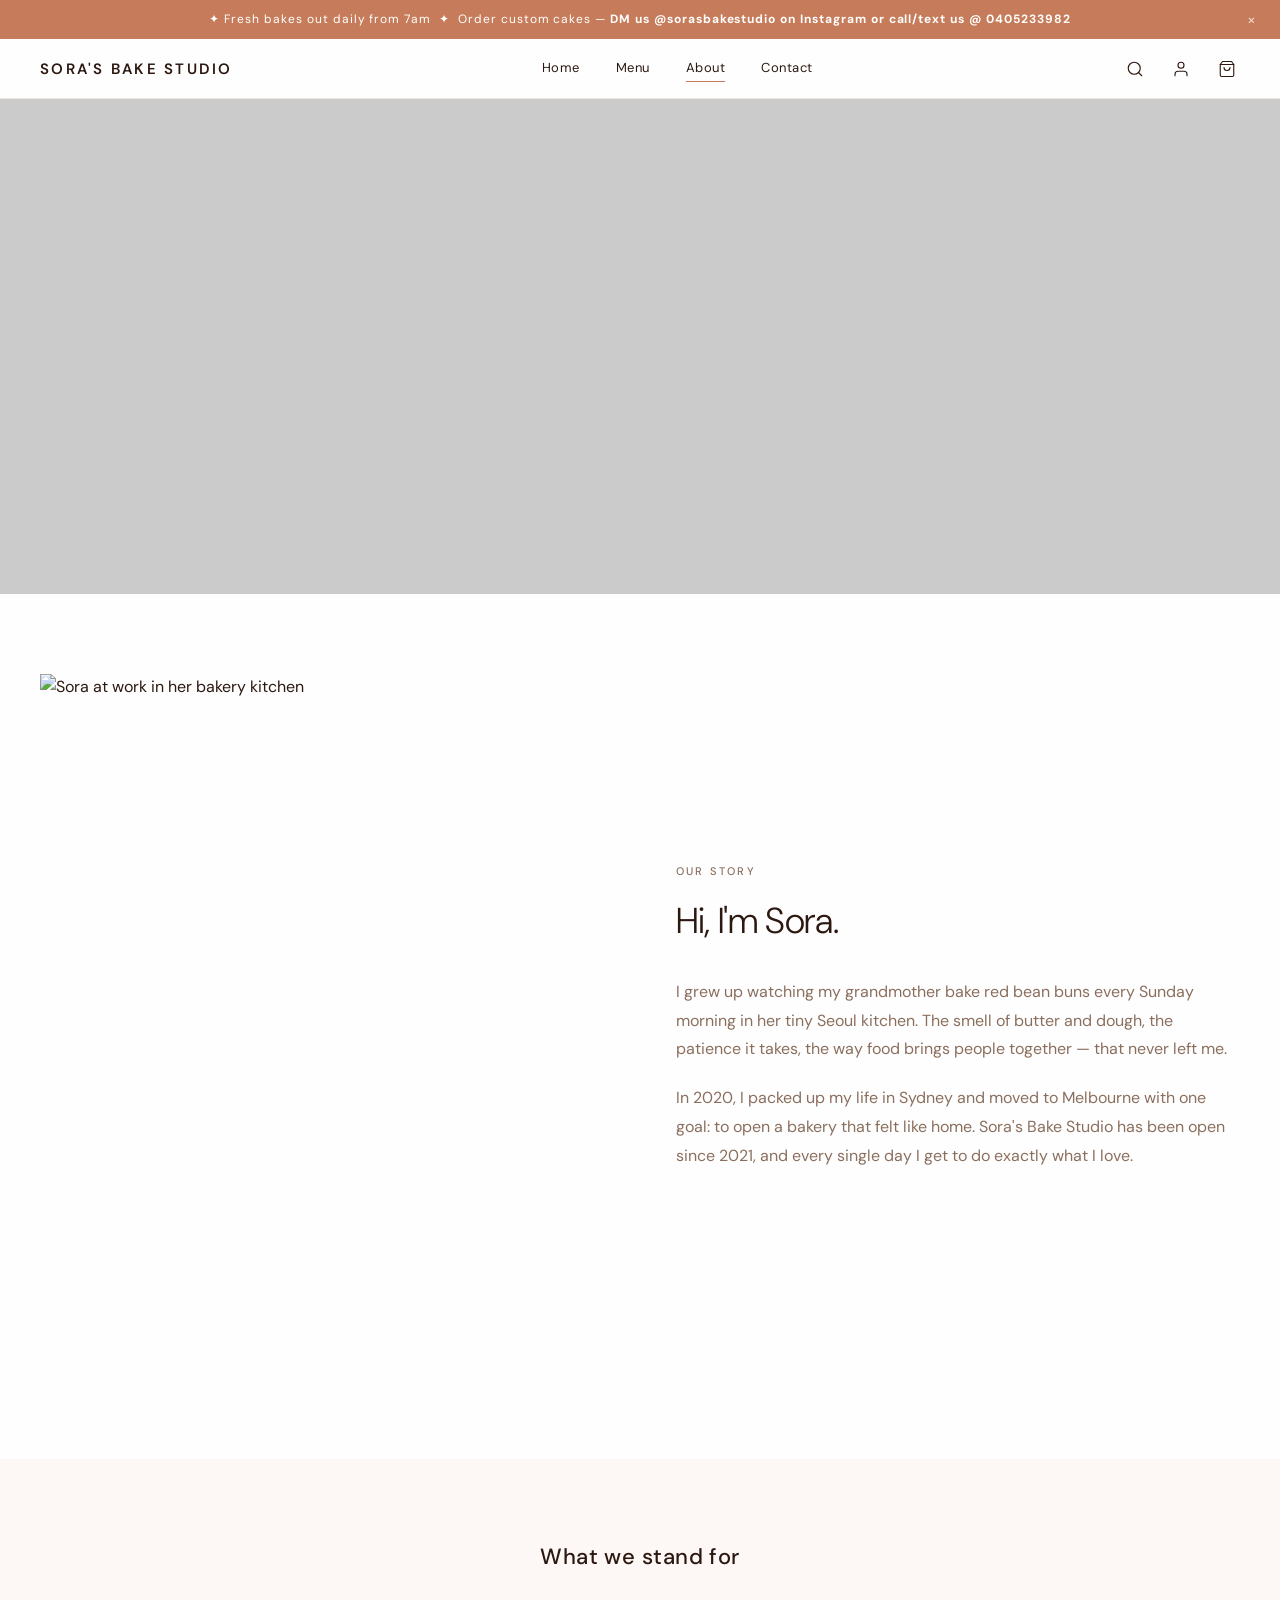
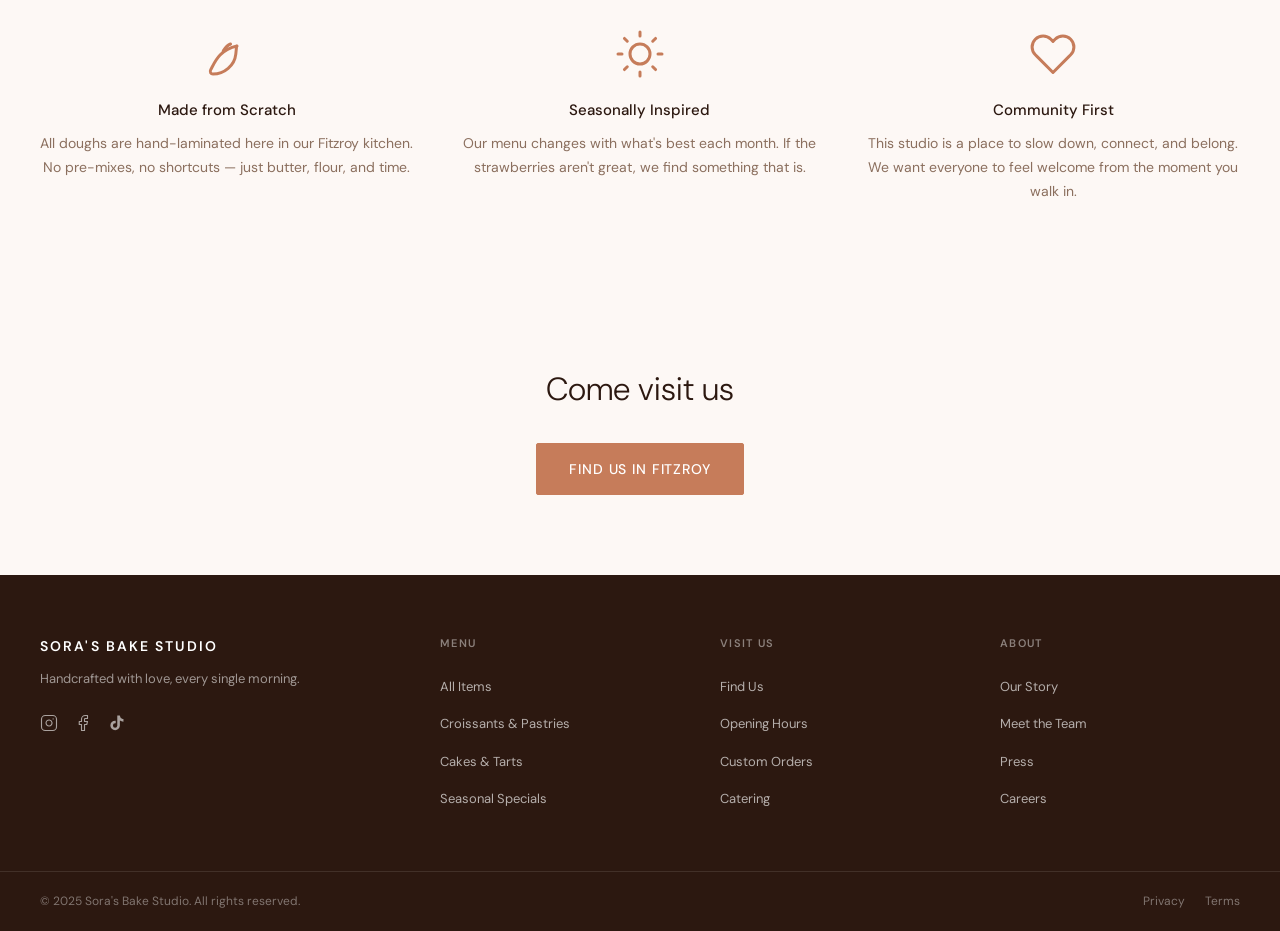
==== commit 12f62791: "Update announcement bar with contact information" ====
--- a/about.html
+++ b/about.html
@@ -21,7 +21,7 @@
 
   <!-- ===== ANNOUNCEMENT BAR ===== -->
   <div class="announcement-bar" id="announcementBar">
-    ✦ Fresh bakes out daily from 7am &nbsp;✦&nbsp; Order custom cakes — <strong>DM us @sorasbakestudio</strong>
+    ✦ Fresh bakes out daily from 7am &nbsp;✦&nbsp; Order custom cakes — <strong>DM us @sorasbakestudio on Instagram or call/text us @ 0405233982</strong>
     <button class="announcement-bar__close" onclick="dismissAnnouncement()" aria-label="Dismiss">×</button>
   </div>
 
@@ -91,10 +91,11 @@
         <div class="about-split">
 
           <!-- LEFT: Photo of Sora in the bakery -->
-          <!-- EDIT THIS: Replace the src URL with a real photo of the owner -->
+          <!-- ⭐ EDIT THIS: Replace this src URL with a real photo of the owner/baker -->
+          <!-- Tip: search pexels.com for "asian woman baker" and copy the image URL -->
           <div class="about-split__image-wrap">
             <img
-              src="https://images.unsplash.com/photo-1612833603922-5b2bf50bf286?w=900&q=80"
+              src="https://images.unsplash.com/photo-1556909114-f6e7ad7d3136?w=900&q=80"
               alt="Sora at work in her bakery kitchen"
               loading="eager"
             />
--- a/style.css
+++ b/style.css
@@ -180,6 +180,18 @@
   background-color: var(--accent);
   color: var(--white);
   border-color: var(--accent);
+}
+
+/* Ghost/outline white button (used on dark/image backgrounds — transparent fill) */
+.btn--outline-white {
+  background-color: transparent;
+  color: var(--white);
+  border-color: var(--white);
+}
+
+.btn--outline-white:hover {
+  background-color: var(--white);
+  color: var(--text);
 }
 
 /* Large button */
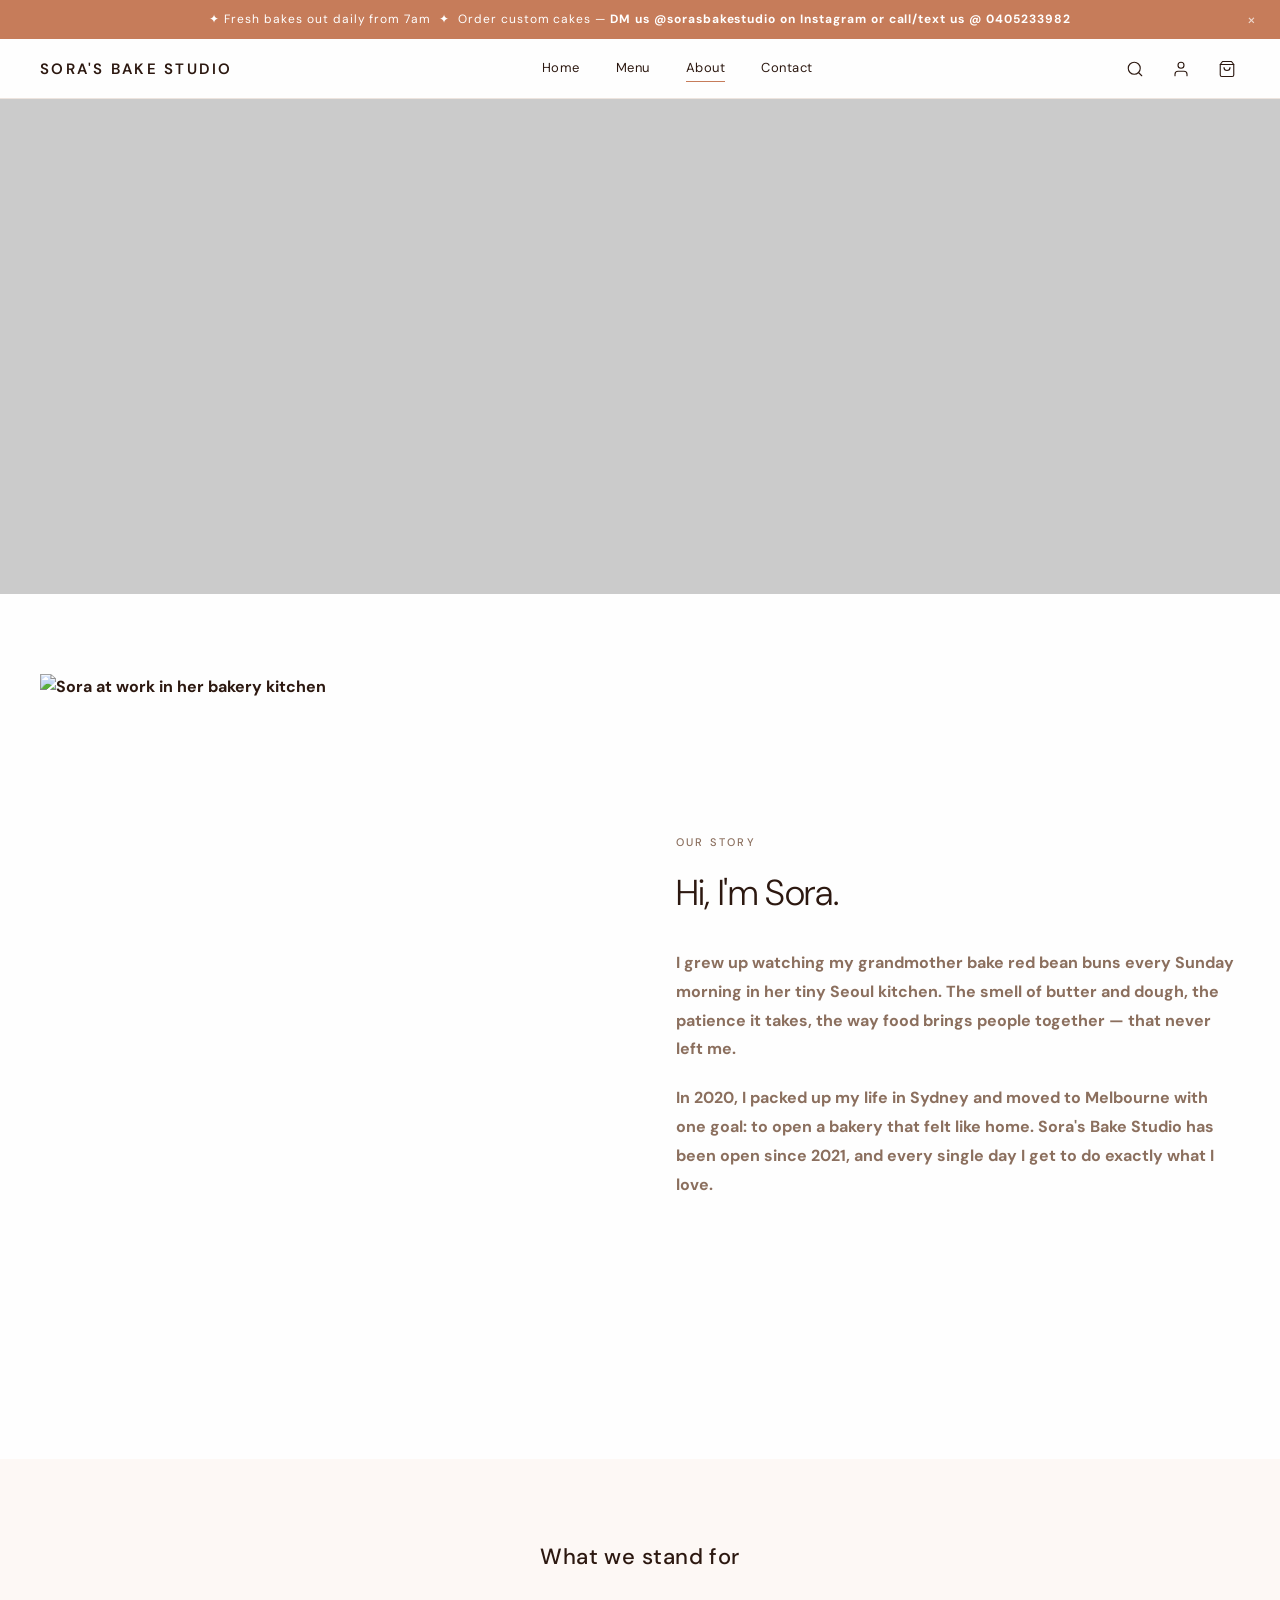
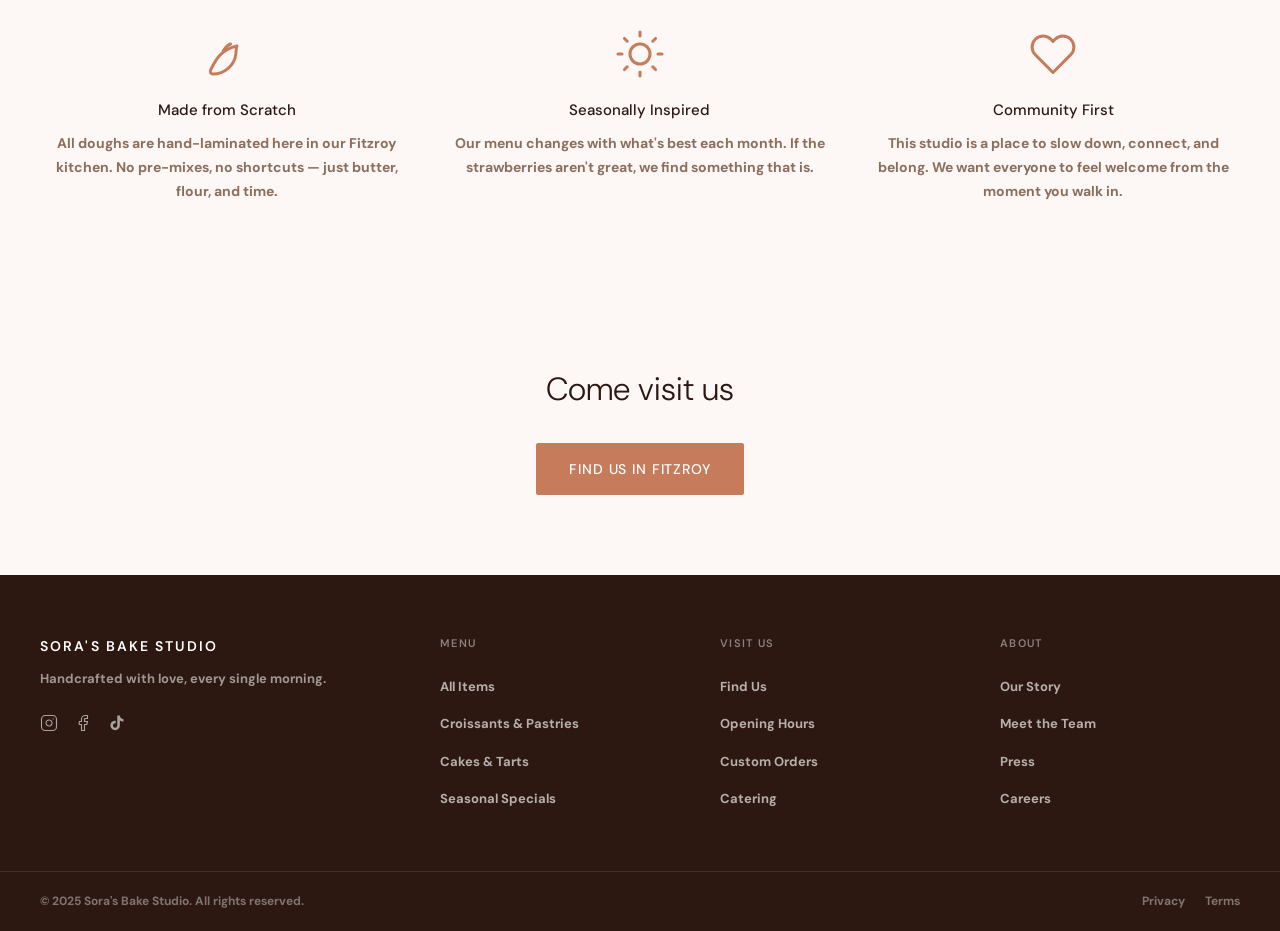
==== commit 79f018b6: "Update about.html" ====
--- a/about.html
+++ b/about.html
@@ -21,7 +21,7 @@
 
   <!-- ===== ANNOUNCEMENT BAR ===== -->
   <div class="announcement-bar" id="announcementBar">
-    ✦ Fresh bakes out daily from 7am &nbsp;✦&nbsp; Order custom cakes — <strong>DM us @sorasbakestudio on Instagram or call/text us @ 0405233982</strong>
+    ✦ Fresh bakes out daily from 7am &nbsp;✦&nbsp; Order custom cakes — <strong>DM us @sorasbakestudio on Instagram or call/text us @ 0405233982<strong>
     <button class="announcement-bar__close" onclick="dismissAnnouncement()" aria-label="Dismiss">×</button>
   </div>
 
@@ -95,7 +95,7 @@
           <!-- Tip: search pexels.com for "asian woman baker" and copy the image URL -->
           <div class="about-split__image-wrap">
             <img
-              src="https://images.unsplash.com/photo-1556909114-f6e7ad7d3136?w=900&q=80"
+              src="https://www.hot-dinners.com/images/stories/blog/2022/hachiport.jpg"
               alt="Sora at work in her bakery kitchen"
               loading="eager"
             />
